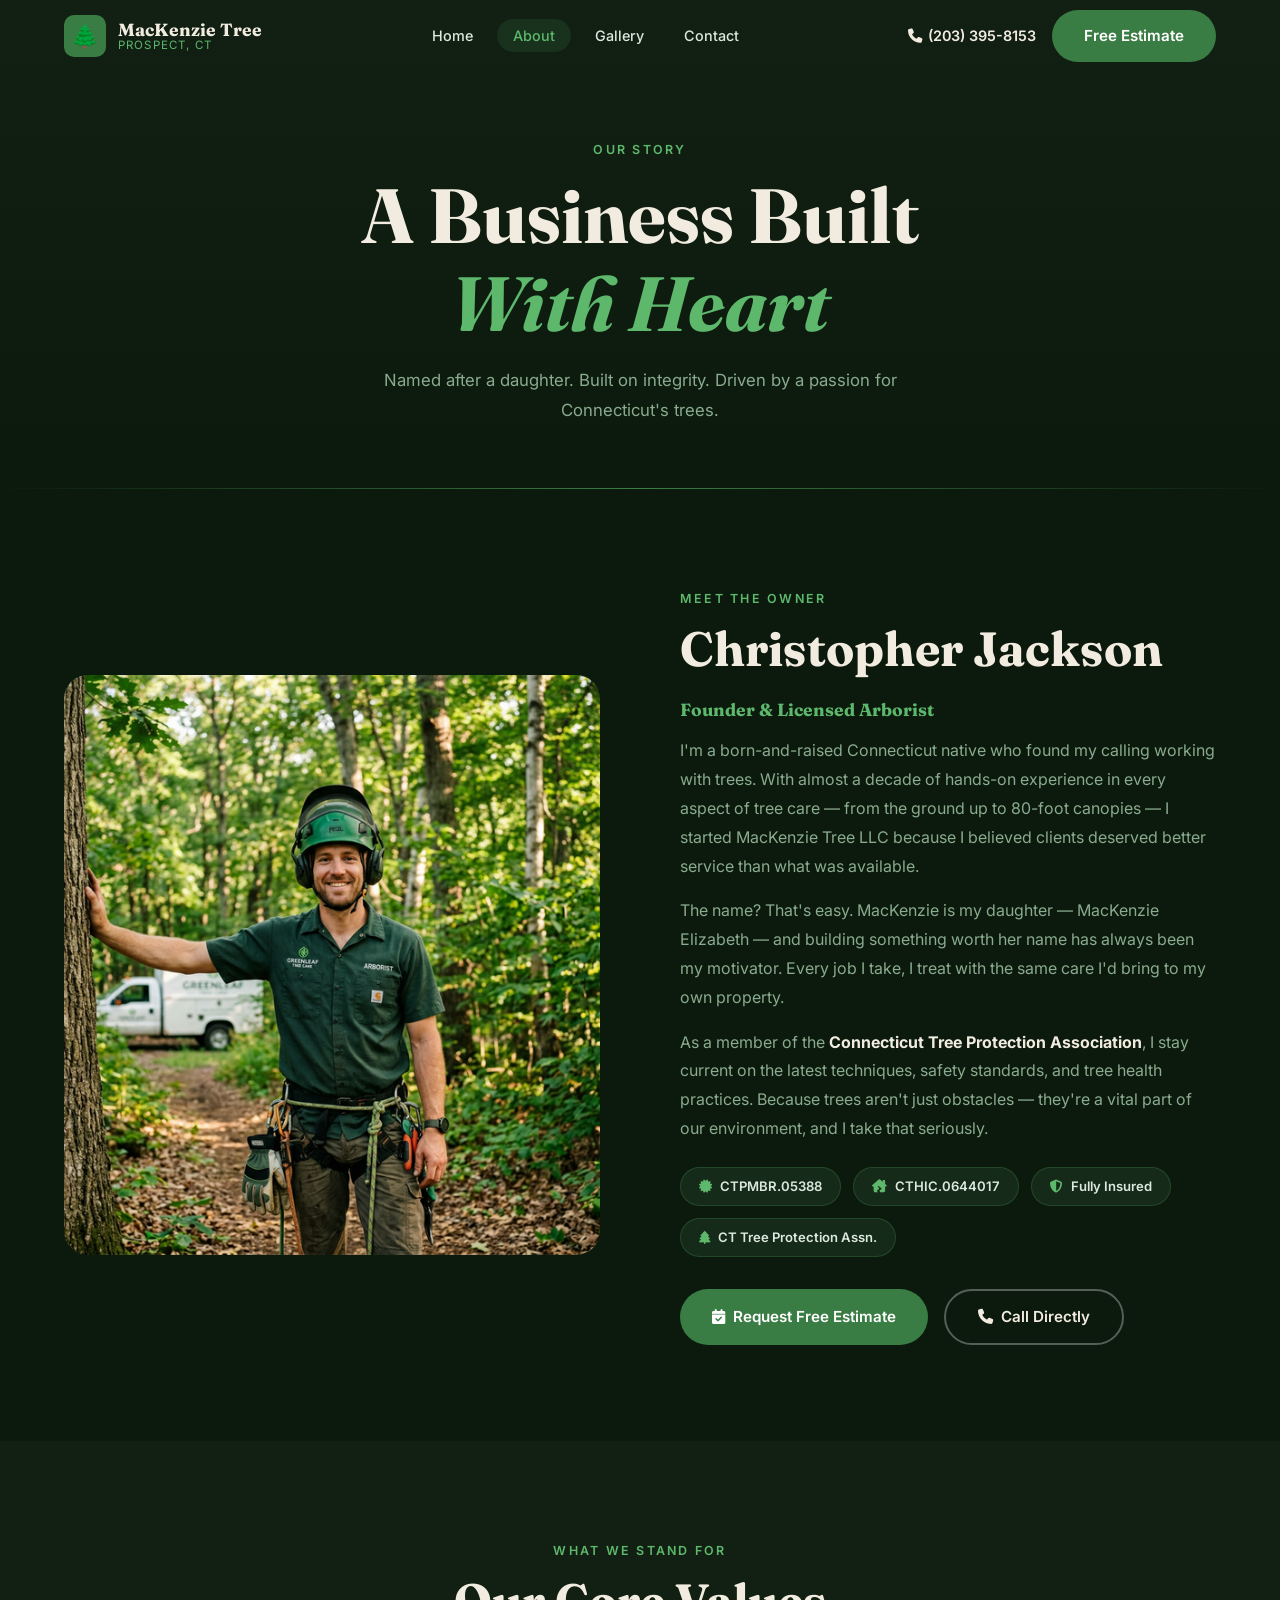
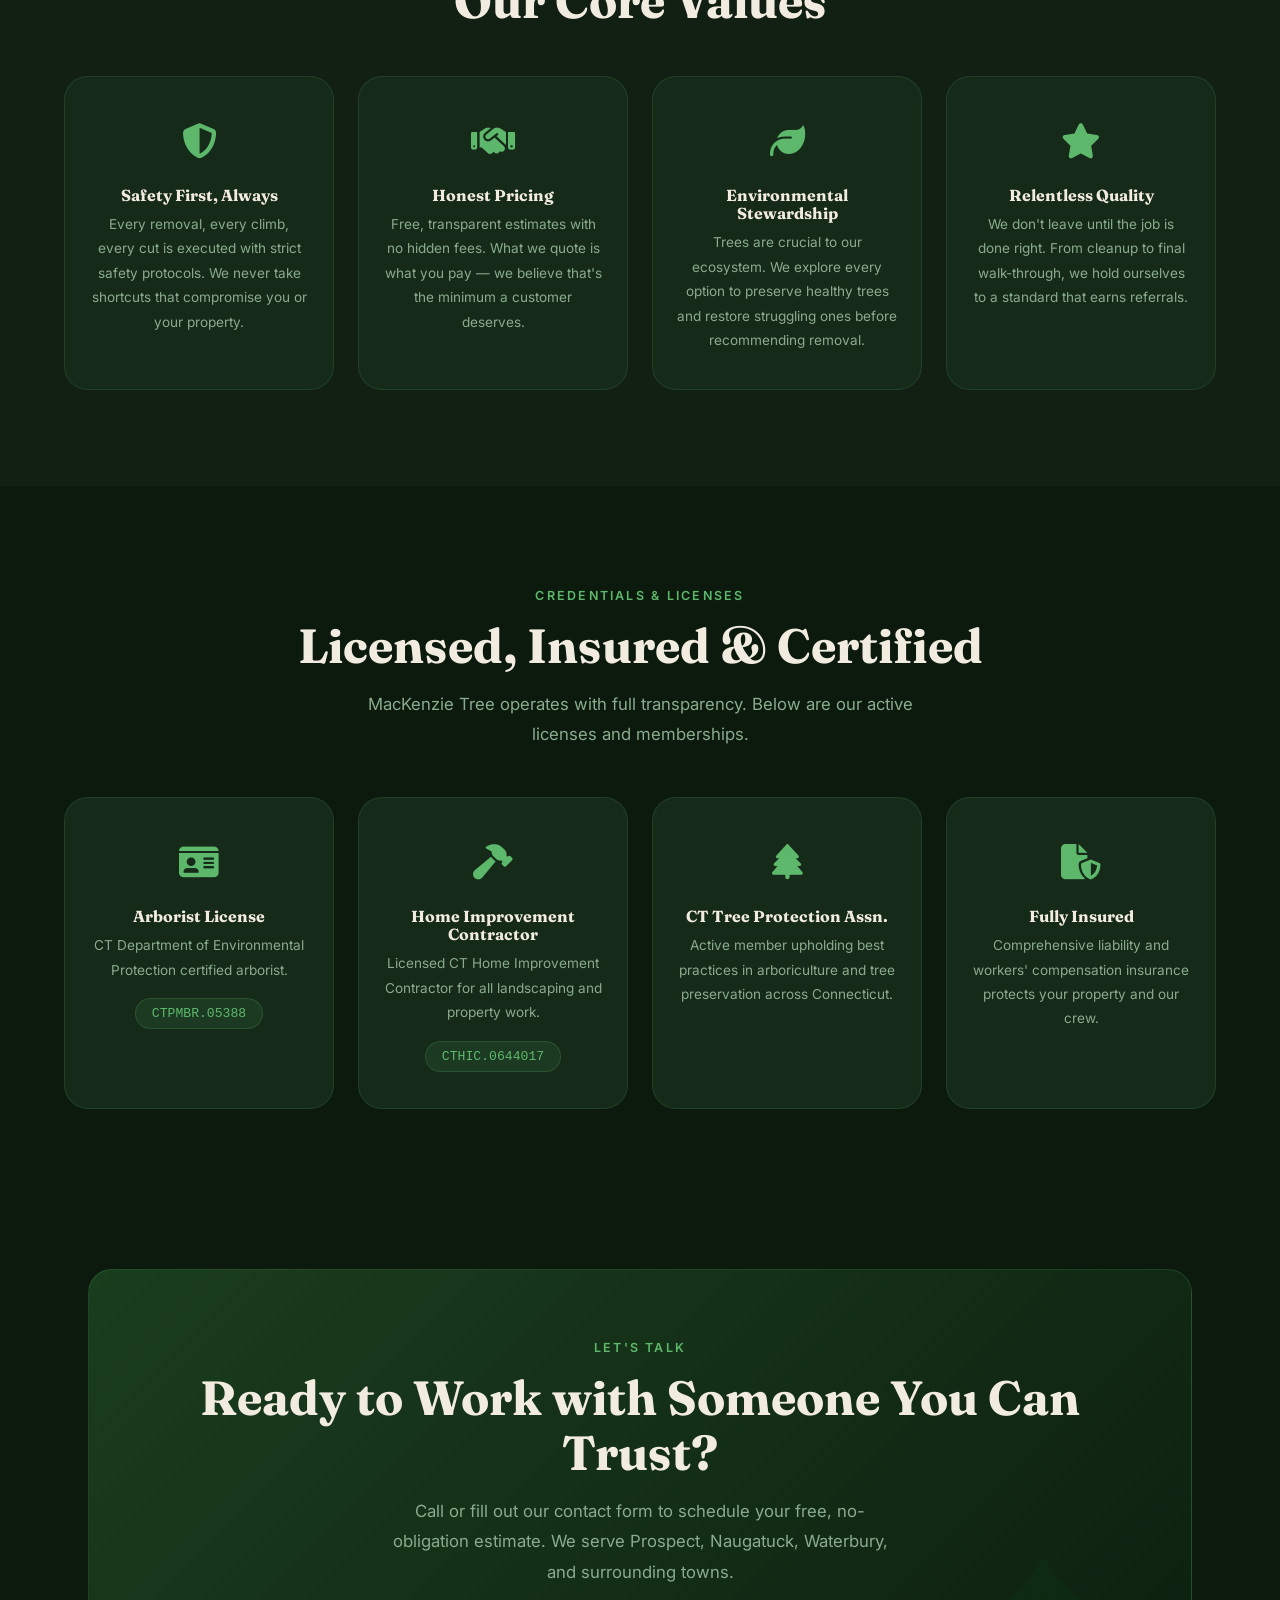
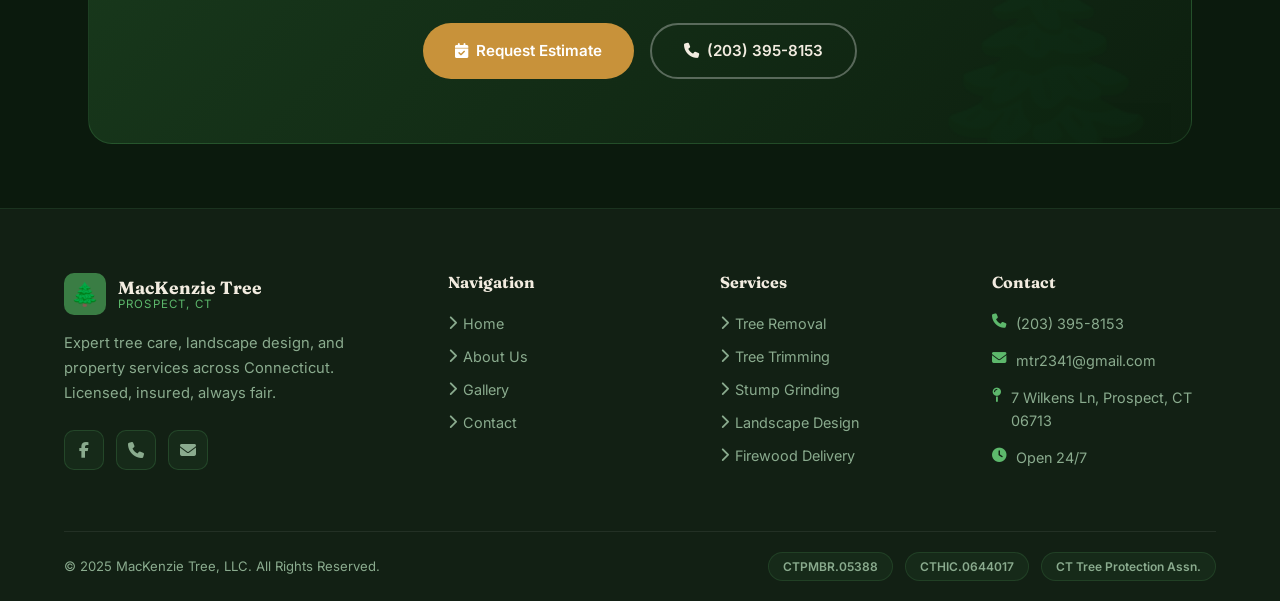
==== about.html @ ddd2a6e4 "Initial commit: MacKenzie Tree website" ====
<!DOCTYPE html>
<html lang="en">

<head>
    <meta charset="UTF-8" />
    <meta name="viewport" content="width=device-width, initial-scale=1.0" />
    <title>About MacKenzie Tree | Expert Arborists in Prospect, CT</title>
    <meta name="description"
        content="Meet Christopher Jackson, founder of MacKenzie Tree LLC. A Connecticut native with 10+ years of expert tree care experience. Licensed arborist CTPMBR.05388." />
    <link rel="stylesheet" href="css/style.css" />
    <link rel="stylesheet" href="https://cdnjs.cloudflare.com/ajax/libs/font-awesome/6.5.0/css/all.min.css"
        crossorigin="anonymous" />
    <link rel="preconnect" href="https://fonts.googleapis.com" />
    <link rel="preconnect" href="https://fonts.gstatic.com" crossorigin />
</head>

<body data-page="about">

    <!-- ── Navigation ─────────────────────────────────────── -->
    <nav class="nav scrolled" id="nav">
        <div class="nav-inner">
            <a href="index.html" class="nav-logo" aria-label="MacKenzie Tree Home">
                <div class="nav-logo-icon">🌲</div>
                <div class="nav-logo-text">
                    <span>MacKenzie Tree</span>
                    <span>Prospect, CT</span>
                </div>
            </a>
            <ul class="nav-links">
                <li><a href="index.html">Home</a></li>
                <li><a href="about.html" class="active">About</a></li>
                <li><a href="gallery.html">Gallery</a></li>
                <li><a href="contact.html">Contact</a></li>
            </ul>
            <div class="nav-cta">
                <a href="tel:+12033958153" class="nav-phone">
                    <i class="fa-solid fa-phone"></i> (203) 395-8153
                </a>
                <a href="contact.html" class="btn btn-primary">Free Estimate</a>
            </div>
            <button class="hamburger" aria-label="Toggle menu" id="hamburger">
                <span></span><span></span><span></span>
            </button>
        </div>
    </nav>

    <!-- Mobile Nav -->
    <div class="mobile-nav" id="mobile-nav">
        <a href="index.html" data-nav>Home</a>
        <a href="about.html" data-nav>About</a>
        <a href="gallery.html" data-nav>Gallery</a>
        <a href="contact.html" data-nav>Contact</a>
        <div class="mobile-cta">
            <a href="tel:+12033958153" class="btn btn-outline">
                <i class="fa-solid fa-phone"></i> (203) 395-8153
            </a>
            <a href="contact.html" class="btn btn-primary">Get Free Estimate</a>
        </div>
    </div>

    <!-- Sticky CTA (mobile) -->
    <div class="sticky-cta">
        <div class="sticky-cta-text">
            <strong>(203) 395-8153</strong>
            24/7 Emergency Service
        </div>
        <a href="tel:+12033958153" class="btn btn-primary">Call Now</a>
    </div>

    <!-- ── Page Hero ──────────────────────────────────────── -->
    <section class="page-hero">
        <div class="container">
            <span class="section-label">Our Story</span>
            <h1>A Business Built<br /><em style="color: var(--green-light);">With Heart</em></h1>
            <p class="section-desc" style="margin: 16px auto 0;">Named after a daughter. Built on integrity. Driven by a
                passion for Connecticut's trees.</p>
        </div>
    </section>

    <!-- ── Owner Story ────────────────────────────────────── -->
    <section class="section about-full-section">
        <div class="container">
            <div class="about-story">
                <img src="images/owner.png" alt="Christopher Jackson — Founder, MacKenzie Tree LLC" loading="lazy"
                    class="reveal" />
                <div class="about-story-text reveal reveal-delay-2">
                    <span class="section-label">Meet the Owner</span>
                    <h2>Christopher Jackson</h2>
                    <h4>Founder &amp; Licensed Arborist</h4>
                    <p style="margin-top:16px;">I'm a born-and-raised Connecticut native who found my calling working
                        with trees. With almost a decade of hands-on experience in every aspect of tree care — from the
                        ground up to 80-foot canopies — I started MacKenzie Tree LLC because I believed clients deserved
                        better service than what was available.</p>
                    <p>The name? That's easy. MacKenzie is my daughter — MacKenzie Elizabeth — and building something
                        worth her name has always been my motivator. Every job I take, I treat with the same care I'd
                        bring to my own property.</p>
                    <p>As a member of the <strong style="color: var(--cream);">Connecticut Tree Protection
                            Association</strong>, I stay current on the latest techniques, safety standards, and tree
                        health practices. Because trees aren't just obstacles — they're a vital part of our environment,
                        and I take that seriously.</p>
                    <div class="credentials" style="margin-top: 24px;">
                        <div class="credential-badge">
                            <i class="fa-solid fa-certificate"></i>
                            CTPMBR.05388
                        </div>
                        <div class="credential-badge">
                            <i class="fa-solid fa-house-chimney-crack"></i>
                            CTHIC.0644017
                        </div>
                        <div class="credential-badge">
                            <i class="fa-solid fa-shield-halved"></i>
                            Fully Insured
                        </div>
                        <div class="credential-badge">
                            <i class="fa-solid fa-tree"></i>
                            CT Tree Protection Assn.
                        </div>
                    </div>
                    <div style="margin-top: 32px; display: flex; gap: 16px; flex-wrap: wrap;">
                        <a href="contact.html" class="btn btn-primary">
                            <i class="fa-solid fa-calendar-check"></i> Request Free Estimate
                        </a>
                        <a href="tel:+12033958153" class="btn btn-outline">
                            <i class="fa-solid fa-phone"></i> Call Directly
                        </a>
                    </div>
                </div>
            </div>
        </div>
    </section>

    <!-- ── Our Values ─────────────────────────────────────── -->
    <section class="section certs-section">
        <div class="container">
            <div class="text-center reveal">
                <span class="section-label">What We Stand For</span>
                <h2>Our Core Values</h2>
            </div>
            <div class="certs-grid">
                <div class="cert-card reveal reveal-delay-1">
                    <div class="cert-icon"><i class="fa-solid fa-shield-halved"></i></div>
                    <h3>Safety First, Always</h3>
                    <p>Every removal, every climb, every cut is executed with strict safety protocols. We never take
                        shortcuts that compromise you or your property.</p>
                </div>
                <div class="cert-card reveal reveal-delay-2">
                    <div class="cert-icon"><i class="fa-solid fa-handshake"></i></div>
                    <h3>Honest Pricing</h3>
                    <p>Free, transparent estimates with no hidden fees. What we quote is what you pay — we believe
                        that's the minimum a customer deserves.</p>
                </div>
                <div class="cert-card reveal reveal-delay-3">
                    <div class="cert-icon"><i class="fa-solid fa-leaf"></i></div>
                    <h3>Environmental Stewardship</h3>
                    <p>Trees are crucial to our ecosystem. We explore every option to preserve healthy trees and restore
                        struggling ones before recommending removal.</p>
                </div>
                <div class="cert-card reveal reveal-delay-4">
                    <div class="cert-icon"><i class="fa-solid fa-star"></i></div>
                    <h3>Relentless Quality</h3>
                    <p>We don't leave until the job is done right. From cleanup to final walk-through, we hold ourselves
                        to a standard that earns referrals.</p>
                </div>
            </div>
        </div>
    </section>

    <!-- ── Credentials ────────────────────────────────────── -->
    <section class="section" style="background: var(--dark);">
        <div class="container">
            <div class="text-center reveal">
                <span class="section-label">Credentials &amp; Licenses</span>
                <h2>Licensed, Insured &amp; Certified</h2>
                <p class="section-desc">MacKenzie Tree operates with full transparency. Below are our active licenses
                    and memberships.</p>
            </div>
            <div class="certs-grid" style="margin-top: 48px;">
                <div class="cert-card reveal reveal-delay-1">
                    <div class="cert-icon"><i class="fa-solid fa-id-card"></i></div>
                    <h3>Arborist License</h3>
                    <p>CT Department of Environmental Protection certified arborist.</p>
                    <span class="cert-code">CTPMBR.05388</span>
                </div>
                <div class="cert-card reveal reveal-delay-2">
                    <div class="cert-icon"><i class="fa-solid fa-hammer"></i></div>
                    <h3>Home Improvement Contractor</h3>
                    <p>Licensed CT Home Improvement Contractor for all landscaping and property work.</p>
                    <span class="cert-code">CTHIC.0644017</span>
                </div>
                <div class="cert-card reveal reveal-delay-3">
                    <div class="cert-icon"><i class="fa-solid fa-tree"></i></div>
                    <h3>CT Tree Protection Assn.</h3>
                    <p>Active member upholding best practices in arboriculture and tree preservation across Connecticut.
                    </p>
                </div>
                <div class="cert-card reveal reveal-delay-4">
                    <div class="cert-icon"><i class="fa-solid fa-file-shield"></i></div>
                    <h3>Fully Insured</h3>
                    <p>Comprehensive liability and workers' compensation insurance protects your property and our crew.
                    </p>
                </div>
            </div>
        </div>
    </section>

    <!-- ── CTA Banner ────────────────────────────────────── -->
    <section class="section-sm">
        <div class="container">
            <div class="cta-banner reveal">
                <span class="section-label">Let's Talk</span>
                <h2>Ready to Work with Someone You Can Trust?</h2>
                <p>Call or fill out our contact form to schedule your free, no-obligation estimate. We serve Prospect,
                    Naugatuck, Waterbury, and surrounding towns.</p>
                <div class="cta-banner-actions">
                    <a href="contact.html" class="btn btn-gold" id="about-cta-btn">
                        <i class="fa-solid fa-calendar-check"></i> Request Estimate
                    </a>
                    <a href="tel:+12033958153" class="btn btn-outline">
                        <i class="fa-solid fa-phone"></i> (203) 395-8153
                    </a>
                </div>
            </div>
        </div>
    </section>

    <!-- ── Footer ────────────────────────────────────────── -->
    <footer>
        <div class="container">
            <div class="footer-grid">
                <div class="footer-brand">
                    <div class="nav-logo">
                        <div class="nav-logo-icon">🌲</div>
                        <div class="nav-logo-text">
                            <span>MacKenzie Tree</span>
                            <span>Prospect, CT</span>
                        </div>
                    </div>
                    <p>Expert tree care, landscape design, and property services across Connecticut. Licensed, insured,
                        always fair.</p>
                    <div class="footer-socials">
                        <a href="https://www.facebook.com/mackenzietree" target="_blank" rel="noopener"
                            class="social-icon" aria-label="Facebook">
                            <i class="fa-brands fa-facebook-f"></i>
                        </a>
                        <a href="tel:+12033958153" class="social-icon" aria-label="Phone">
                            <i class="fa-solid fa-phone"></i>
                        </a>
                        <a href="mailto:mtr2341@gmail.com" class="social-icon" aria-label="Email">
                            <i class="fa-solid fa-envelope"></i>
                        </a>
                    </div>
                </div>
                <div class="footer-col">
                    <h4>Navigation</h4>
                    <ul class="footer-links">
                        <li><a href="index.html"><i class="fa-solid fa-chevron-right"></i> Home</a></li>
                        <li><a href="about.html"><i class="fa-solid fa-chevron-right"></i> About Us</a></li>
                        <li><a href="gallery.html"><i class="fa-solid fa-chevron-right"></i> Gallery</a></li>
                        <li><a href="contact.html"><i class="fa-solid fa-chevron-right"></i> Contact</a></li>
                    </ul>
                </div>
                <div class="footer-col">
                    <h4>Services</h4>
                    <ul class="footer-links">
                        <li><a href="contact.html"><i class="fa-solid fa-chevron-right"></i> Tree Removal</a></li>
                        <li><a href="contact.html"><i class="fa-solid fa-chevron-right"></i> Tree Trimming</a></li>
                        <li><a href="contact.html"><i class="fa-solid fa-chevron-right"></i> Stump Grinding</a></li>
                        <li><a href="contact.html"><i class="fa-solid fa-chevron-right"></i> Landscape Design</a></li>
                        <li><a href="contact.html"><i class="fa-solid fa-chevron-right"></i> Firewood Delivery</a></li>
                    </ul>
                </div>
                <div class="footer-col">
                    <h4>Contact</h4>
                    <div class="footer-contact-item">
                        <i class="fa-solid fa-phone"></i>
                        <a href="tel:+12033958153">(203) 395-8153</a>
                    </div>
                    <div class="footer-contact-item">
                        <i class="fa-solid fa-envelope"></i>
                        <a href="mailto:mtr2341@gmail.com">mtr2341@gmail.com</a>
                    </div>
                    <div class="footer-contact-item">
                        <i class="fa-solid fa-map-pin"></i>
                        <span>7 Wilkens Ln, Prospect, CT 06713</span>
                    </div>
                    <div class="footer-contact-item">
                        <i class="fa-solid fa-clock"></i>
                        <span>Open 24/7</span>
                    </div>
                </div>
            </div>
            <div class="footer-bottom">
                <span>© 2025 MacKenzie Tree, LLC. All Rights Reserved.</span>
                <div class="footer-licenses">
                    <span class="license-chip">CTPMBR.05388</span>
                    <span class="license-chip">CTHIC.0644017</span>
                    <span class="license-chip">CT Tree Protection Assn.</span>
                </div>
            </div>
        </div>
    </footer>

    <script src="js/main.js"></script>
</body>

</html>
---- css/style.css ----
/* ============================================================
   MacKenzie Tree — Design System
   ============================================================ */

@import url('https://fonts.googleapis.com/css2?family=Fraunces:ital,opsz,wght@0,9..144,300;0,9..144,600;0,9..144,700;1,9..144,300&family=Inter:wght@300;400;500;600&display=swap');

/* ── Tokens ─────────────────────────────────────────────── */
:root {
  --dark:          #0b1a0d;
  --dark-2:        #122014;
  --dark-card:     #162a19;
  --green:         #3a7d44;
  --green-light:   #5db86c;
  --green-glow:    #3a7d4433;
  --cream:         #f2ece0;
  --cream-2:       #e8dfc9;
  --text-light:    #dce9dd;
  --text-muted:    #8aab8e;
  --gold:          #c8923a;
  --white:         #ffffff;
  --radius:        12px;
  --radius-lg:     24px;
  --shadow:        0 8px 32px rgba(0,0,0,0.45);
  --shadow-card:   0 4px 24px rgba(0,0,0,0.35);
  --transition:    0.3s cubic-bezier(0.4,0,0.2,1);
  --nav-h:         72px;
}

/* ── Reset ──────────────────────────────────────────────── */
*, *::before, *::after { box-sizing: border-box; margin: 0; padding: 0; }
html { scroll-behavior: smooth; font-size: 16px; }
body {
  font-family: 'Inter', sans-serif;
  background: var(--dark);
  color: var(--text-light);
  overflow-x: hidden;
  line-height: 1.6;
}
img { display: block; max-width: 100%; }
a { color: inherit; text-decoration: none; }
ul { list-style: none; }

/* ── Typography ─────────────────────────────────────────── */
h1, h2, h3, h4 {
  font-family: 'Fraunces', serif;
  font-weight: 700;
  line-height: 1.15;
  color: var(--cream);
}
h1 { font-size: clamp(2.8rem, 6vw, 5.5rem); }
h2 { font-size: clamp(2rem, 4vw, 3rem); }
h3 { font-size: clamp(1.25rem, 2.5vw, 1.6rem); }
h4 { font-size: 1.1rem; color: var(--green-light); }
p  { font-size: 1rem; color: var(--text-muted); line-height: 1.8; }

/* ── Utilities ──────────────────────────────────────────── */
.container    { max-width: 1200px; margin: 0 auto; padding: 0 24px; }
.section      { padding: 96px 0; }
.section-sm   { padding: 64px 0; }
.text-center  { text-align: center; }
.text-gold    { color: var(--gold); }
.text-green   { color: var(--green-light); }

.section-label {
  display: inline-block;
  font-size: 0.78rem;
  font-weight: 600;
  letter-spacing: 0.18em;
  text-transform: uppercase;
  color: var(--green-light);
  margin-bottom: 12px;
}
.section-desc {
  max-width: 600px;
  margin: 16px auto 0;
  font-size: 1.05rem;
}

/* ── Buttons ────────────────────────────────────────────── */
.btn {
  display: inline-flex;
  align-items: center;
  gap: 8px;
  font-family: 'Inter', sans-serif;
  font-size: 0.95rem;
  font-weight: 600;
  padding: 14px 32px;
  border-radius: 50px;
  border: none;
  cursor: pointer;
  transition: var(--transition);
  white-space: nowrap;
}
.btn-primary {
  background: var(--green);
  color: var(--white);
}
.btn-primary:hover {
  background: var(--green-light);
  transform: translateY(-2px);
  box-shadow: 0 8px 24px var(--green-glow);
}
.btn-outline {
  background: transparent;
  color: var(--cream);
  border: 2px solid rgba(255,255,255,0.3);
}
.btn-outline:hover {
  border-color: var(--green-light);
  color: var(--green-light);
  transform: translateY(-2px);
}
.btn-gold {
  background: var(--gold);
  color: var(--white);
}
.btn-gold:hover {
  background: #d9a24d;
  transform: translateY(-2px);
  box-shadow: 0 8px 24px rgba(200,146,58,0.4);
}

/* ── Navigation ─────────────────────────────────────────── */
.nav {
  position: fixed;
  top: 0; left: 0; right: 0;
  z-index: 1000;
  height: var(--nav-h);
  display: flex;
  align-items: center;
  transition: background var(--transition), box-shadow var(--transition);
}
.nav.scrolled {
  background: rgba(11,26,13,0.92);
  backdrop-filter: blur(20px);
  -webkit-backdrop-filter: blur(20px);
  box-shadow: 0 2px 24px rgba(0,0,0,0.5);
}
.nav-inner {
  display: flex;
  align-items: center;
  justify-content: space-between;
  width: 100%;
  max-width: 1200px;
  margin: 0 auto;
  padding: 0 24px;
}
.nav-logo {
  display: flex;
  align-items: center;
  gap: 12px;
}
.nav-logo-icon {
  width: 42px;
  height: 42px;
  background: var(--green);
  border-radius: 10px;
  display: flex;
  align-items: center;
  justify-content: center;
  font-size: 1.4rem;
  flex-shrink: 0;
}
.nav-logo-text {
  display: flex;
  flex-direction: column;
  line-height: 1.1;
}
.nav-logo-text span:first-child {
  font-family: 'Fraunces', serif;
  font-weight: 700;
  font-size: 1.1rem;
  color: var(--cream);
}
.nav-logo-text span:last-child {
  font-size: 0.72rem;
  color: var(--green-light);
  letter-spacing: 0.1em;
  text-transform: uppercase;
}
.nav-links {
  display: flex;
  align-items: center;
  gap: 8px;
}
.nav-links a {
  font-size: 0.9rem;
  font-weight: 500;
  color: var(--text-light);
  padding: 8px 16px;
  border-radius: 50px;
  transition: var(--transition);
}
.nav-links a:hover, .nav-links a.active {
  color: var(--green-light);
  background: var(--green-glow);
}
.nav-cta {
  display: flex;
  align-items: center;
  gap: 16px;
}
.nav-phone {
  font-size: 0.9rem;
  font-weight: 600;
  color: var(--cream);
  display: flex;
  align-items: center;
  gap: 6px;
  transition: var(--transition);
}
.nav-phone:hover { color: var(--green-light); }
.hamburger {
  display: none;
  flex-direction: column;
  gap: 5px;
  cursor: pointer;
  padding: 8px;
  background: none;
  border: none;
}
.hamburger span {
  display: block;
  width: 24px;
  height: 2px;
  background: var(--cream);
  border-radius: 2px;
  transition: var(--transition);
}
.hamburger.open span:nth-child(1) { transform: translateY(7px) rotate(45deg); }
.hamburger.open span:nth-child(2) { opacity: 0; }
.hamburger.open span:nth-child(3) { transform: translateY(-7px) rotate(-45deg); }

/* Mobile nav */
.mobile-nav {
  display: none;
  position: fixed;
  top: var(--nav-h);
  left: 0; right: 0;
  background: rgba(11,26,13,0.97);
  backdrop-filter: blur(20px);
  padding: 24px;
  z-index: 999;
  border-top: 1px solid rgba(93,184,108,0.15);
  transform: translateY(-20px);
  opacity: 0;
  transition: var(--transition);
}
.mobile-nav.open {
  display: flex;
  flex-direction: column;
  gap: 8px;
  transform: translateY(0);
  opacity: 1;
}
.mobile-nav a {
  display: block;
  padding: 14px 20px;
  font-size: 1.05rem;
  font-weight: 500;
  color: var(--text-light);
  border-radius: var(--radius);
  transition: var(--transition);
}
.mobile-nav a:hover { background: var(--green-glow); color: var(--green-light); }
.mobile-nav .mobile-cta {
  margin-top: 16px;
  padding-top: 16px;
  border-top: 1px solid rgba(255,255,255,0.1);
  display: flex;
  flex-direction: column;
  gap: 12px;
}

/* ── Sticky CTA Bar ─────────────────────────────────────── */
.sticky-cta {
  position: fixed;
  bottom: 0; left: 0; right: 0;
  z-index: 999;
  background: var(--dark-2);
  border-top: 1px solid rgba(93,184,108,0.2);
  padding: 12px 24px;
  display: none;
  align-items: center;
  justify-content: space-between;
  gap: 12px;
}
@media (max-width: 768px) {
  .sticky-cta { display: flex; }
}
.sticky-cta-text { font-size: 0.85rem; color: var(--text-muted); }
.sticky-cta-text strong { color: var(--cream); font-size: 1rem; display: block; }

/* ── Hero ───────────────────────────────────────────────── */
.hero {
  position: relative;
  min-height: 100vh;
  display: flex;
  align-items: center;
  overflow: hidden;
}
.hero-bg {
  position: absolute;
  inset: 0;
  background-image: url('../images/hero.png');
  background-size: cover;
  background-position: center 20%;
  transform: scale(1.05);
  transition: transform 20s ease;
}
.hero-bg.loaded { transform: scale(1); }
.hero-overlay {
  position: absolute;
  inset: 0;
  background: linear-gradient(
    135deg,
    rgba(11,26,13,0.88) 0%,
    rgba(11,26,13,0.6) 50%,
    rgba(11,26,13,0.4) 100%
  );
}
.hero-content {
  position: relative;
  z-index: 2;
  max-width: 700px;
}
.hero-badge {
  display: inline-flex;
  align-items: center;
  gap: 8px;
  background: rgba(93,184,108,0.15);
  border: 1px solid rgba(93,184,108,0.3);
  border-radius: 50px;
  padding: 8px 20px;
  margin-bottom: 28px;
  font-size: 0.82rem;
  font-weight: 600;
  letter-spacing: 0.1em;
  text-transform: uppercase;
  color: var(--green-light);
}
.hero h1 {
  margin-bottom: 24px;
  text-shadow: 0 2px 20px rgba(0,0,0,0.5);
}
.hero h1 em {
  font-style: italic;
  color: var(--green-light);
}
.hero-sub {
  font-size: 1.15rem;
  color: rgba(220,233,221,0.85);
  margin-bottom: 40px;
  max-width: 520px;
  line-height: 1.7;
}
.hero-actions { display: flex; gap: 16px; flex-wrap: wrap; }
.hero-scroll {
  position: absolute;
  bottom: 36px;
  left: 50%;
  transform: translateX(-50%);
  z-index: 2;
  display: flex;
  flex-direction: column;
  align-items: center;
  gap: 8px;
  font-size: 0.75rem;
  letter-spacing: 0.12em;
  text-transform: uppercase;
  color: var(--text-muted);
  animation: bounceY 2s infinite;
}
.hero-scroll i { font-size: 1.2rem; }
.hero-stats {
  position: absolute;
  bottom: 80px;
  right: 80px;
  z-index: 2;
  display: flex;
  gap: 32px;
}
.hero-stat {
  text-align: center;
}
.hero-stat-num {
  font-family: 'Fraunces', serif;
  font-size: 2.4rem;
  font-weight: 700;
  color: var(--cream);
  line-height: 1;
}
.hero-stat-label {
  font-size: 0.78rem;
  color: var(--text-muted);
  letter-spacing: 0.08em;
  text-transform: uppercase;
  margin-top: 4px;
}

/* ── Services ───────────────────────────────────────────── */
.services { background: var(--dark-2); }
.services-grid {
  display: grid;
  grid-template-columns: repeat(auto-fit, minmax(320px, 1fr));
  gap: 24px;
  margin-top: 56px;
}
.service-card {
  background: var(--dark-card);
  border: 1px solid rgba(93,184,108,0.12);
  border-radius: var(--radius-lg);
  padding: 36px 32px;
  transition: var(--transition);
  position: relative;
  overflow: hidden;
}
.service-card::before {
  content: '';
  position: absolute;
  top: 0; left: 0; right: 0;
  height: 3px;
  background: linear-gradient(90deg, var(--green), var(--green-light));
  transform: scaleX(0);
  transform-origin: left;
  transition: var(--transition);
}
.service-card:hover {
  transform: translateY(-6px);
  border-color: rgba(93,184,108,0.35);
  box-shadow: 0 16px 48px rgba(0,0,0,0.4);
}
.service-card:hover::before { transform: scaleX(1); }
.service-icon {
  width: 56px;
  height: 56px;
  background: var(--green-glow);
  border-radius: var(--radius);
  display: flex;
  align-items: center;
  justify-content: center;
  font-size: 1.5rem;
  color: var(--green-light);
  margin-bottom: 24px;
  transition: var(--transition);
}
.service-card:hover .service-icon {
  background: var(--green);
  color: var(--white);
}
.service-card h3 { margin-bottom: 12px; }
.service-card p { font-size: 0.95rem; }

/* ── About Preview ──────────────────────────────────────── */
.about-preview {
  display: grid;
  grid-template-columns: 1fr 1fr;
  gap: 80px;
  align-items: center;
}
.about-img-wrap {
  position: relative;
}
.about-img-wrap img {
  width: 100%;
  border-radius: var(--radius-lg);
  object-fit: cover;
  height: 560px;
}
.about-img-badge {
  position: absolute;
  bottom: -20px;
  right: -20px;
  background: var(--green);
  border-radius: var(--radius);
  padding: 20px 24px;
  text-align: center;
  box-shadow: 0 8px 32px rgba(58,125,68,0.4);
}
.about-img-badge .num {
  font-family: 'Fraunces', serif;
  font-size: 2.4rem;
  font-weight: 700;
  color: var(--white);
  line-height: 1;
}
.about-img-badge .label {
  font-size: 0.78rem;
  font-weight: 600;
  text-transform: uppercase;
  letter-spacing: 0.1em;
  color: rgba(255,255,255,0.8);
  margin-top: 4px;
}
.about-content { padding-right: 20px; }
.about-content h2 { margin-bottom: 20px; }
.about-content p { margin-bottom: 16px; }
.credentials {
  display: flex;
  flex-wrap: wrap;
  gap: 12px;
  margin: 32px 0;
}
.credential-badge {
  display: flex;
  align-items: center;
  gap: 8px;
  background: var(--dark-card);
  border: 1px solid rgba(93,184,108,0.2);
  border-radius: 50px;
  padding: 8px 18px;
  font-size: 0.82rem;
  font-weight: 600;
  color: var(--text-light);
}
.credential-badge i { color: var(--green-light); }

/* ── Trust Bar ──────────────────────────────────────────── */
.trust-bar {
  background: var(--dark-2);
  border-top: 1px solid rgba(93,184,108,0.1);
  border-bottom: 1px solid rgba(93,184,108,0.1);
}
.trust-bar-inner {
  display: flex;
  align-items: center;
  justify-content: center;
  gap: 48px;
  flex-wrap: wrap;
  padding: 36px 0;
}
.trust-item {
  display: flex;
  align-items: center;
  gap: 10px;
  font-size: 0.88rem;
  font-weight: 600;
  color: var(--text-muted);
  transition: var(--transition);
}
.trust-item i { font-size: 1.1rem; color: var(--green-light); }
.trust-item:hover { color: var(--cream); }

/* ── Testimonials ───────────────────────────────────────── */
.testimonials { background: var(--dark); }
.testimonials-grid {
  display: grid;
  grid-template-columns: repeat(auto-fit, minmax(300px, 1fr));
  gap: 24px;
  margin-top: 56px;
}
.testimonial-card {
  background: var(--dark-card);
  border: 1px solid rgba(93,184,108,0.12);
  border-radius: var(--radius-lg);
  padding: 32px;
  transition: var(--transition);
}
.testimonial-card:hover {
  transform: translateY(-4px);
  border-color: rgba(93,184,108,0.3);
}
.stars {
  color: var(--gold);
  font-size: 0.95rem;
  margin-bottom: 16px;
  letter-spacing: 2px;
}
.testimonial-text {
  font-size: 1rem;
  color: var(--text-light);
  line-height: 1.75;
  margin-bottom: 24px;
  font-style: italic;
}
.testimonial-author {
  display: flex;
  align-items: center;
  gap: 12px;
}
.author-avatar {
  width: 44px;
  height: 44px;
  border-radius: 50%;
  background: var(--green-glow);
  display: flex;
  align-items: center;
  justify-content: center;
  font-family: 'Fraunces', serif;
  font-weight: 700;
  font-size: 1.1rem;
  color: var(--green-light);
  flex-shrink: 0;
}
.author-name {
  font-weight: 600;
  font-size: 0.95rem;
  color: var(--cream);
}
.author-location {
  font-size: 0.8rem;
  color: var(--text-muted);
}

/* ── CTA Banner ─────────────────────────────────────────── */
.cta-banner {
  background: linear-gradient(135deg, #1a3d1e 0%, #0d1f0f 100%);
  border: 1px solid rgba(93,184,108,0.2);
  border-radius: var(--radius-lg);
  padding: 64px 48px;
  text-align: center;
  margin: 0 24px;
  position: relative;
  overflow: hidden;
}
.cta-banner::before {
  content: '🌲';
  position: absolute;
  font-size: 200px;
  opacity: 0.04;
  bottom: -20px;
  right: 20px;
  line-height: 1;
}
.cta-banner h2 { margin-bottom: 16px; }
.cta-banner p { max-width: 500px; margin: 0 auto 36px; font-size: 1.05rem; }
.cta-banner-actions { display: flex; gap: 16px; justify-content: center; flex-wrap: wrap; }

/* ── Footer ─────────────────────────────────────────────── */
footer {
  background: var(--dark-2);
  border-top: 1px solid rgba(93,184,108,0.12);
  padding: 64px 0 0;
}
.footer-grid {
  display: grid;
  grid-template-columns: 1.5fr 1fr 1fr 1fr;
  gap: 48px;
  padding-bottom: 48px;
}
.footer-brand p {
  margin-top: 16px;
  font-size: 0.92rem;
  line-height: 1.7;
  max-width: 280px;
}
.footer-socials {
  display: flex;
  gap: 12px;
  margin-top: 24px;
}
.social-icon {
  width: 40px; height: 40px;
  background: var(--dark-card);
  border: 1px solid rgba(93,184,108,0.2);
  border-radius: 10px;
  display: flex;
  align-items: center;
  justify-content: center;
  font-size: 1rem;
  color: var(--text-muted);
  transition: var(--transition);
}
.social-icon:hover {
  background: var(--green);
  color: var(--white);
  border-color: var(--green);
}
.footer-col h4 {
  font-family: 'Fraunces', serif;
  font-size: 1rem;
  color: var(--cream);
  margin-bottom: 20px;
}
.footer-links {
  display: flex;
  flex-direction: column;
  gap: 10px;
}
.footer-links a {
  font-size: 0.9rem;
  color: var(--text-muted);
  transition: var(--transition);
  display: flex;
  align-items: center;
  gap: 6px;
}
.footer-links a:hover { color: var(--green-light); }
.footer-contact-item {
  display: flex;
  align-items: flex-start;
  gap: 10px;
  margin-bottom: 14px;
  font-size: 0.9rem;
  color: var(--text-muted);
}
.footer-contact-item i {
  color: var(--green-light);
  margin-top: 2px;
  flex-shrink: 0;
}
.footer-contact-item a:hover { color: var(--green-light); }
.footer-bottom {
  border-top: 1px solid rgba(255,255,255,0.07);
  padding: 20px 0;
  display: flex;
  align-items: center;
  justify-content: space-between;
  flex-wrap: wrap;
  gap: 12px;
  font-size: 0.82rem;
  color: var(--text-muted);
}
.footer-licenses {
  display: flex;
  gap: 12px;
  flex-wrap: wrap;
}
.license-chip {
  background: var(--dark-card);
  border: 1px solid rgba(93,184,108,0.15);
  border-radius: 50px;
  padding: 4px 14px;
  font-size: 0.75rem;
  font-weight: 600;
  color: var(--text-muted);
}

/* ── Page Hero (inner pages) ────────────────────────────── */
.page-hero {
  padding: calc(var(--nav-h) + 64px) 0 64px;
  background: linear-gradient(180deg, var(--dark-2) 0%, var(--dark) 100%);
  text-align: center;
  position: relative;
  overflow: hidden;
}
.page-hero::after {
  content: '';
  position: absolute;
  bottom: 0; left: 0; right: 0;
  height: 1px;
  background: linear-gradient(90deg, transparent, var(--green), transparent);
}

/* ── About Page ─────────────────────────────────────────── */
.about-full-section { padding: 96px 0; }
.about-story {
  display: grid;
  grid-template-columns: 1fr 1fr;
  gap: 80px;
  align-items: center;
}
.about-story img {
  width: 100%;
  height: 580px;
  object-fit: cover;
  border-radius: var(--radius-lg);
}
.about-story-text h2 { margin-bottom: 24px; }
.about-story-text p { margin-bottom: 16px; }
.certs-section { background: var(--dark-2); }
.certs-grid {
  display: grid;
  grid-template-columns: repeat(auto-fit, minmax(220px, 1fr));
  gap: 24px;
  margin-top: 48px;
}
.cert-card {
  background: var(--dark-card);
  border: 1px solid rgba(93,184,108,0.15);
  border-radius: var(--radius-lg);
  padding: 36px 24px;
  text-align: center;
  transition: var(--transition);
}
.cert-card:hover {
  border-color: rgba(93,184,108,0.4);
  transform: translateY(-4px);
}
.cert-icon {
  font-size: 2.2rem;
  color: var(--green-light);
  margin-bottom: 16px;
}
.cert-card h3 { font-size: 1rem; margin-bottom: 8px; }
.cert-card p { font-size: 0.85rem; }
.cert-code {
  display: inline-block;
  margin-top: 16px;
  background: var(--green-glow);
  border: 1px solid rgba(93,184,108,0.2);
  border-radius: 50px;
  padding: 4px 16px;
  font-family: monospace;
  font-size: 0.82rem;
  color: var(--green-light);
}

/* ── Gallery Page ───────────────────────────────────────── */
.gallery-filter {
  display: flex;
  gap: 12px;
  justify-content: center;
  flex-wrap: wrap;
  margin-bottom: 48px;
}
.filter-btn {
  background: var(--dark-card);
  border: 1px solid rgba(93,184,108,0.2);
  border-radius: 50px;
  padding: 10px 24px;
  font-family: 'Inter', sans-serif;
  font-size: 0.88rem;
  font-weight: 600;
  color: var(--text-muted);
  cursor: pointer;
  transition: var(--transition);
}
.filter-btn:hover, .filter-btn.active {
  background: var(--green);
  border-color: var(--green);
  color: var(--white);
}
.gallery-grid {
  columns: 3 280px;
  column-gap: 16px;
}
.gallery-item {
  break-inside: avoid;
  position: relative;
  margin-bottom: 16px;
  border-radius: var(--radius);
  overflow: hidden;
  cursor: pointer;
  transition: var(--transition);
}
.gallery-item:hover { transform: scale(1.02); }
.gallery-item img {
  width: 100%;
  display: block;
  transition: var(--transition);
}
.gallery-item:hover img { filter: brightness(0.7); }
.gallery-overlay {
  position: absolute;
  inset: 0;
  background: rgba(11,26,13,0.6);
  display: flex;
  align-items: center;
  justify-content: center;
  opacity: 0;
  transition: var(--transition);
}
.gallery-item:hover .gallery-overlay { opacity: 1; }
.gallery-overlay i { font-size: 2rem; color: var(--white); }
.gallery-cat {
  position: absolute;
  top: 12px;
  left: 12px;
  background: rgba(11,26,13,0.75);
  backdrop-filter: blur(8px);
  border-radius: 50px;
  padding: 4px 12px;
  font-size: 0.75rem;
  font-weight: 600;
  color: var(--green-light);
  text-transform: uppercase;
  letter-spacing: 0.08em;
}
.gallery-item.hidden { display: none; }

/* Lightbox */
.lightbox {
  position: fixed;
  inset: 0;
  z-index: 9999;
  background: rgba(0,0,0,0.92);
  display: none;
  align-items: center;
  justify-content: center;
  padding: 40px;
}
.lightbox.open { display: flex; }
.lightbox img {
  max-width: 90vw;
  max-height: 85vh;
  object-fit: contain;
  border-radius: var(--radius);
}
.lightbox-close {
  position: absolute;
  top: 20px;
  right: 24px;
  font-size: 2rem;
  color: var(--cream);
  cursor: pointer;
  background: none;
  border: none;
  line-height: 1;
  transition: var(--transition);
}
.lightbox-close:hover { color: var(--green-light); transform: scale(1.2); }

/* ── Contact Page ───────────────────────────────────────── */
.contact-layout {
  display: grid;
  grid-template-columns: 1fr 1.4fr;
  gap: 64px;
  align-items: start;
}
.contact-info-cards { display: flex; flex-direction: column; gap: 16px; }
.contact-card {
  background: var(--dark-card);
  border: 1px solid rgba(93,184,108,0.15);
  border-radius: var(--radius-lg);
  padding: 24px 28px;
  display: flex;
  align-items: flex-start;
  gap: 16px;
  transition: var(--transition);
}
.contact-card:hover { border-color: rgba(93,184,108,0.35); transform: translateX(4px); }
.contact-card-icon {
  width: 48px; height: 48px;
  background: var(--green-glow);
  border-radius: var(--radius);
  display: flex;
  align-items: center;
  justify-content: center;
  font-size: 1.1rem;
  color: var(--green-light);
  flex-shrink: 0;
}
.contact-card-text h4 { margin-bottom: 4px; }
.contact-card-text p, .contact-card-text a {
  font-size: 0.95rem;
  color: var(--text-light);
  transition: var(--transition);
}
.contact-card-text a:hover { color: var(--green-light); }
.contact-form-box {
  background: var(--dark-card);
  border: 1px solid rgba(93,184,108,0.15);
  border-radius: var(--radius-lg);
  padding: 40px;
}
.contact-form-box h3 { margin-bottom: 8px; }
.contact-form-box > p { margin-bottom: 28px; }
.form-row { display: grid; grid-template-columns: 1fr 1fr; gap: 16px; }
.form-group { display: flex; flex-direction: column; gap: 6px; margin-bottom: 20px; }
.form-group label {
  font-size: 0.82rem;
  font-weight: 600;
  text-transform: uppercase;
  letter-spacing: 0.1em;
  color: var(--text-muted);
}
.form-group input,
.form-group select,
.form-group textarea {
  background: rgba(255,255,255,0.04);
  border: 1px solid rgba(93,184,108,0.2);
  border-radius: var(--radius);
  padding: 14px 16px;
  font-family: 'Inter', sans-serif;
  font-size: 0.95rem;
  color: var(--cream);
  transition: var(--transition);
  outline: none;
  width: 100%;
}
.form-group input::placeholder,
.form-group textarea::placeholder { color: var(--text-muted); }
.form-group input:focus,
.form-group select:focus,
.form-group textarea:focus {
  border-color: var(--green-light);
  background: rgba(93,184,108,0.06);
  box-shadow: 0 0 0 3px var(--green-glow);
}
.form-group select option { background: var(--dark-2); color: var(--cream); }
.form-group textarea { resize: vertical; min-height: 120px; }
.map-wrap {
  margin-top: 64px;
  border-radius: var(--radius-lg);
  overflow: hidden;
  border: 1px solid rgba(93,184,108,0.15);
}
.map-wrap iframe { display: block; }

/* ── Scroll Reveal ──────────────────────────────────────── */
.reveal {
  opacity: 0;
  transform: translateY(30px);
  transition: opacity 0.7s ease, transform 0.7s ease;
}
.reveal.revealed {
  opacity: 1;
  transform: translateY(0);
}
.reveal-delay-1 { transition-delay: 0.1s; }
.reveal-delay-2 { transition-delay: 0.2s; }
.reveal-delay-3 { transition-delay: 0.3s; }
.reveal-delay-4 { transition-delay: 0.4s; }
.reveal-delay-5 { transition-delay: 0.5s; }

/* ── Animations ─────────────────────────────────────────── */
@keyframes bounceY {
  0%, 100% { transform: translateX(-50%) translateY(0); }
  50%       { transform: translateX(-50%) translateY(8px); }
}
@keyframes fadeInUp {
  from { opacity: 0; transform: translateY(40px); }
  to   { opacity: 1; transform: translateY(0); }
}
.hero-content > * { animation: fadeInUp 0.8s ease both; }
.hero-content > *:nth-child(1) { animation-delay: 0.1s; }
.hero-content > *:nth-child(2) { animation-delay: 0.25s; }
.hero-content > *:nth-child(3) { animation-delay: 0.4s; }
.hero-content > *:nth-child(4) { animation-delay: 0.55s; }
.hero-stats { animation: fadeInUp 0.8s ease 0.6s both; }

/* ── Responsive ─────────────────────────────────────────── */
@media (max-width: 1024px) {
  .about-preview { grid-template-columns: 1fr; gap: 48px; }
  .about-content { padding-right: 0; }
  .about-img-badge { right: 0; bottom: -16px; }
  .about-story { grid-template-columns: 1fr; }
  .contact-layout { grid-template-columns: 1fr; }
  .footer-grid { grid-template-columns: 1fr 1fr; }
  .hero-stats { bottom: auto; right: auto; position: relative; margin-top: 40px; justify-content: flex-start; }
}

@media (max-width: 768px) {
  .nav-links, .nav-cta { display: none; }
  .hamburger { display: flex; }
  .services-grid { grid-template-columns: 1fr; }
  .testimonials-grid { grid-template-columns: 1fr; }
  .about-story img { height: 320px; }
  .hero-stats { gap: 20px; }
  .footer-grid { grid-template-columns: 1fr; }
  .cta-banner { padding: 48px 24px; }
  .form-row { grid-template-columns: 1fr; }
  .contact-form-box { padding: 28px 20px; }
  .footer-bottom { flex-direction: column; text-align: center; }
  .gallery-grid { columns: 2 160px; }
}

@media (max-width: 480px) {
  :root { --nav-h: 60px; }
  .hero h1 { font-size: 2.4rem; }
  .gallery-grid { columns: 1; }
  .hero-stats { flex-direction: column; gap: 16px; }
  .cta-banner-actions { flex-direction: column; align-items: center; }
}
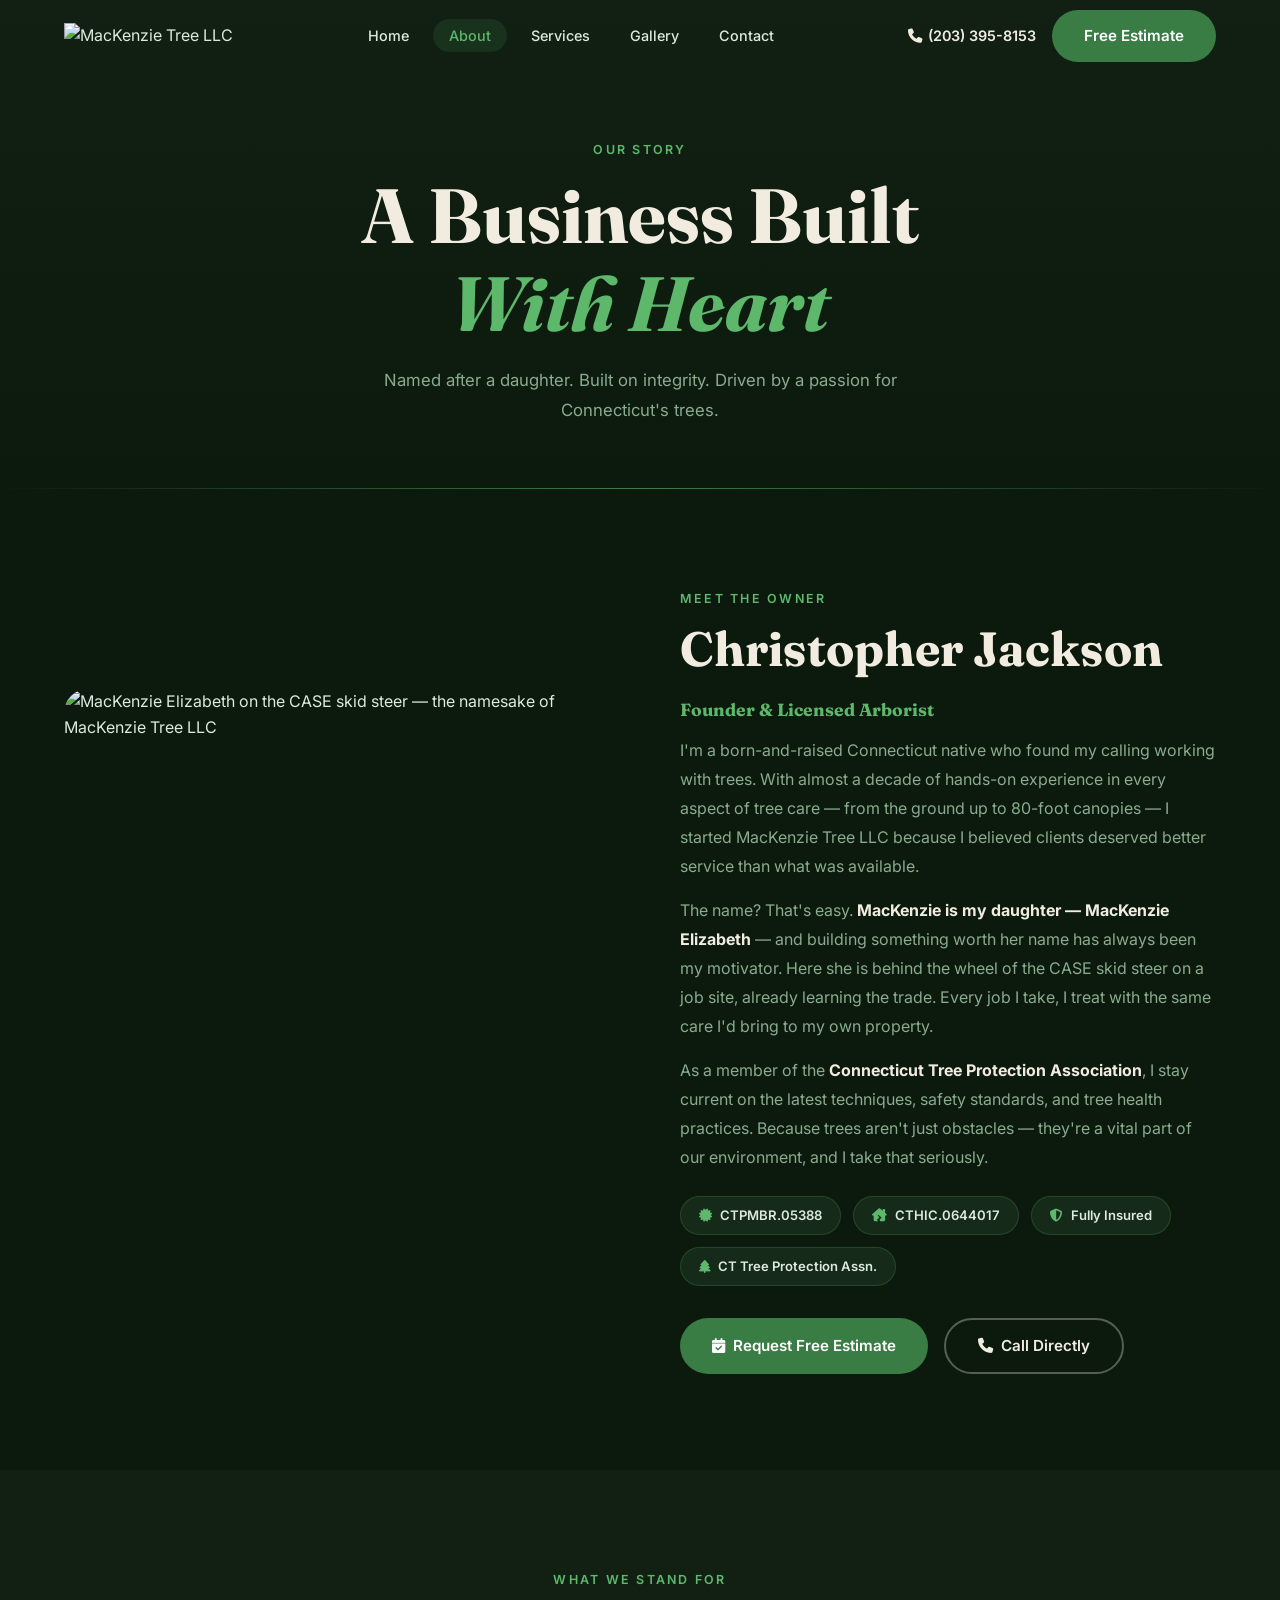
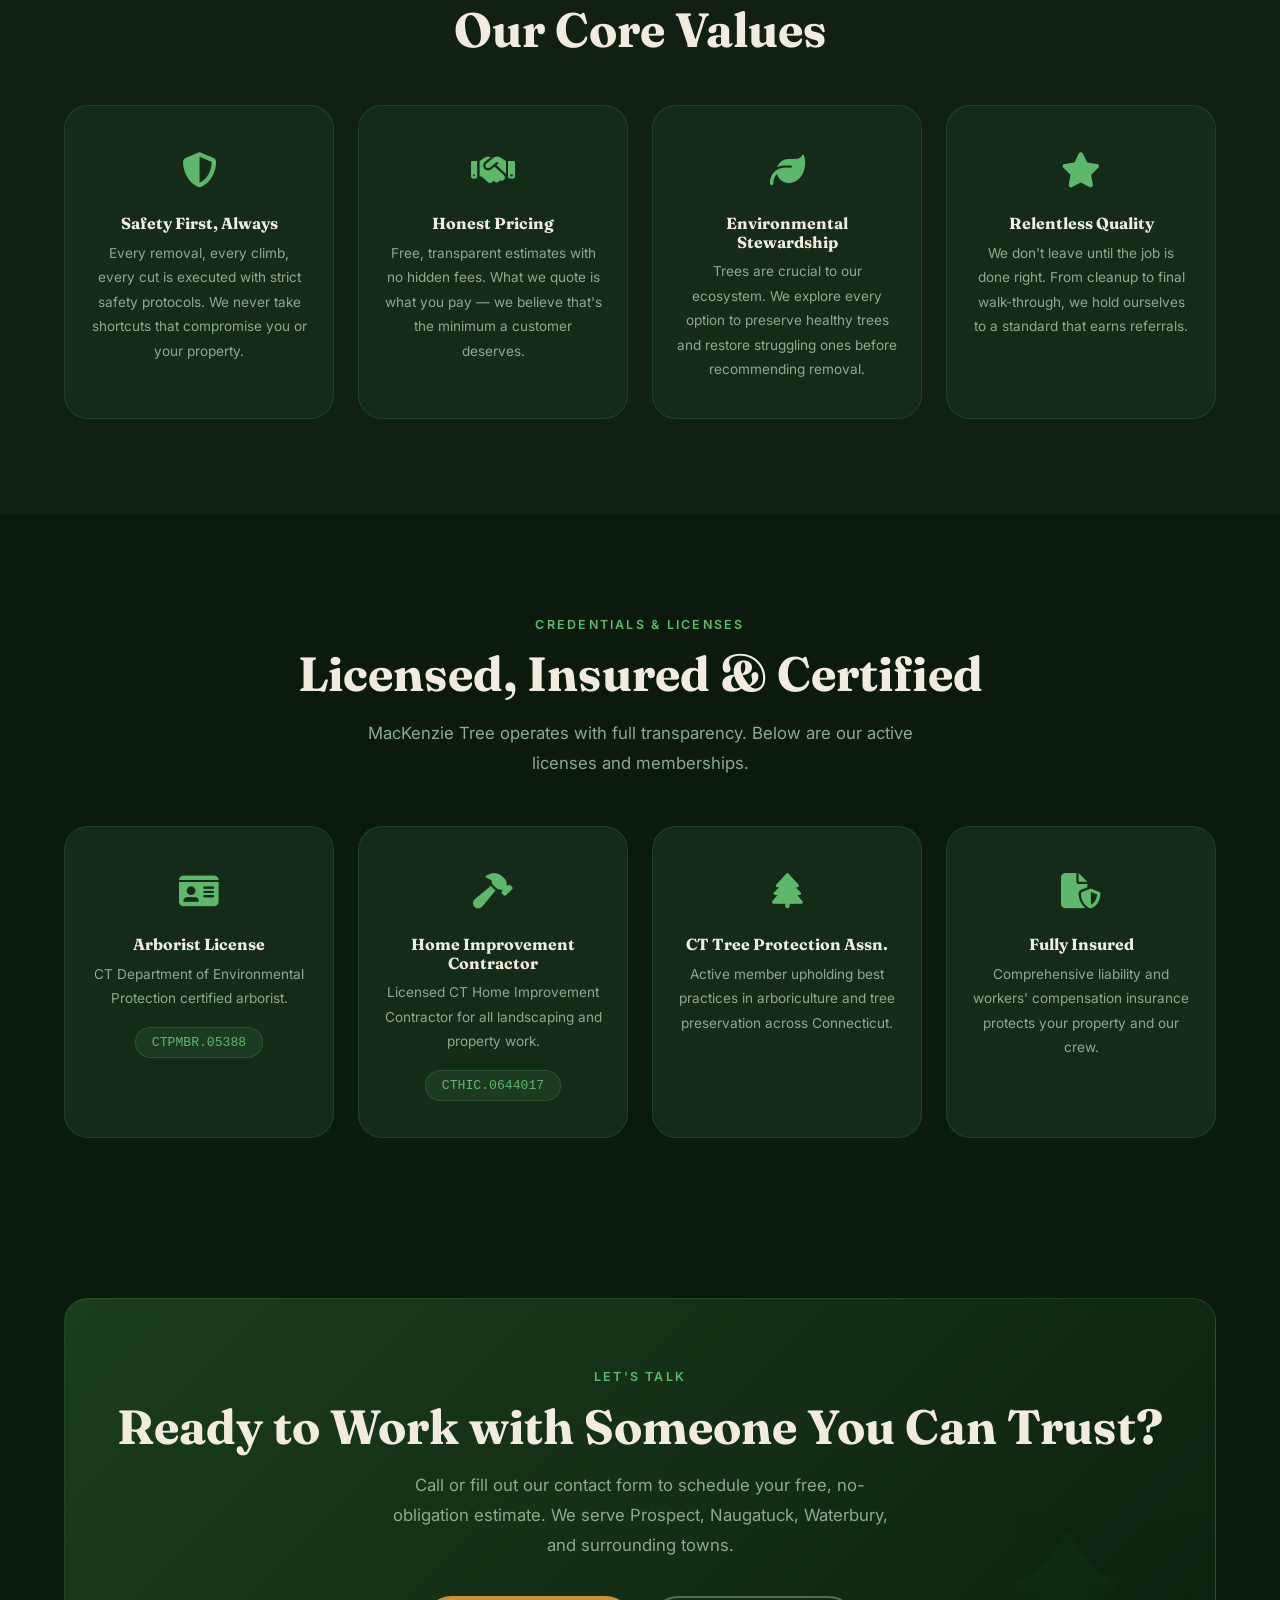
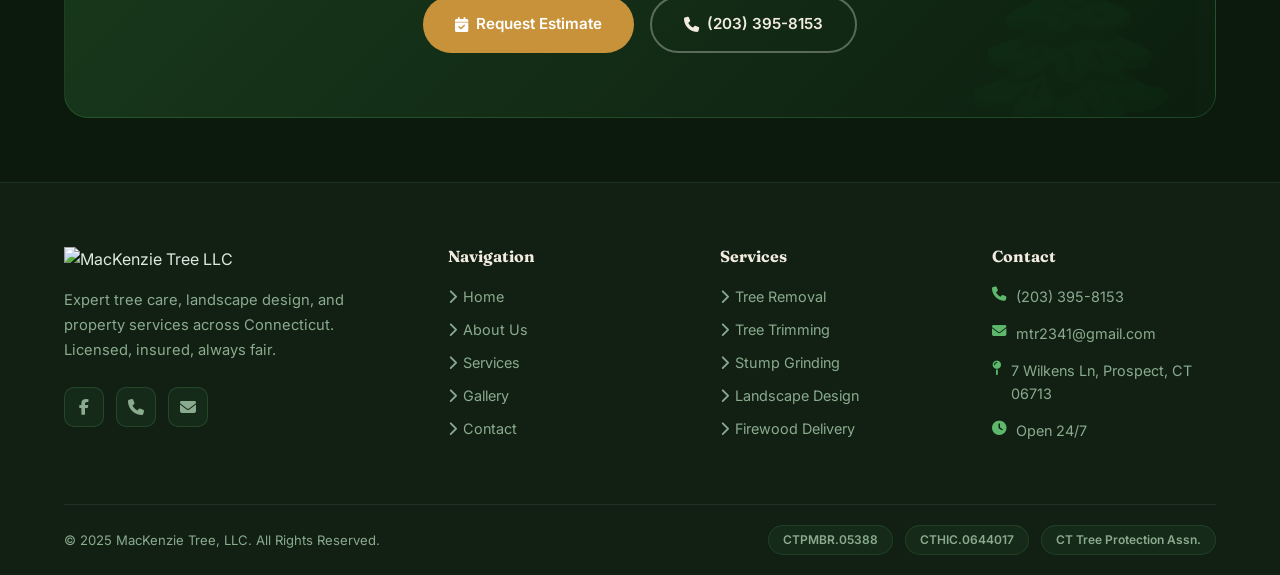
==== commit 1c6833a7: "fix: update all Facebook links to correct page (mackenzietreellc)" ====
--- a/about.html
+++ b/about.html
@@ -20,15 +20,12 @@
     <nav class="nav scrolled" id="nav">
         <div class="nav-inner">
             <a href="index.html" class="nav-logo" aria-label="MacKenzie Tree Home">
-                <div class="nav-logo-icon">🌲</div>
-                <div class="nav-logo-text">
-                    <span>MacKenzie Tree</span>
-                    <span>Prospect, CT</span>
-                </div>
+                <img src="images/logo-nav.png" alt="MacKenzie Tree LLC" class="nav-logo-img" />
             </a>
             <ul class="nav-links">
                 <li><a href="index.html">Home</a></li>
                 <li><a href="about.html" class="active">About</a></li>
+                <li><a href="services.html">Services</a></li>
                 <li><a href="gallery.html">Gallery</a></li>
                 <li><a href="contact.html">Contact</a></li>
             </ul>
@@ -48,6 +45,7 @@
     <div class="mobile-nav" id="mobile-nav">
         <a href="index.html" data-nav>Home</a>
         <a href="about.html" data-nav>About</a>
+        <a href="services.html" data-nav>Services</a>
         <a href="gallery.html" data-nav>Gallery</a>
         <a href="contact.html" data-nav>Contact</a>
         <div class="mobile-cta">
@@ -81,7 +79,7 @@
     <section class="section about-full-section">
         <div class="container">
             <div class="about-story">
-                <img src="images/owner.png" alt="Christopher Jackson — Founder, MacKenzie Tree LLC" loading="lazy"
+                <img src="images/real/about-skidsteer.jpg" alt="MacKenzie Elizabeth on the CASE skid steer — the namesake of MacKenzie Tree LLC" loading="lazy"
                     class="reveal" />
                 <div class="about-story-text reveal reveal-delay-2">
                     <span class="section-label">Meet the Owner</span>
@@ -91,9 +89,8 @@
                         with trees. With almost a decade of hands-on experience in every aspect of tree care — from the
                         ground up to 80-foot canopies — I started MacKenzie Tree LLC because I believed clients deserved
                         better service than what was available.</p>
-                    <p>The name? That's easy. MacKenzie is my daughter — MacKenzie Elizabeth — and building something
-                        worth her name has always been my motivator. Every job I take, I treat with the same care I'd
-                        bring to my own property.</p>
+                    <p>The name? That's easy. <strong style="color: var(--cream);">MacKenzie is my daughter — MacKenzie Elizabeth</strong> — and building something
+                        worth her name has always been my motivator. Here she is behind the wheel of the CASE skid steer on a job site, already learning the trade. Every job I take, I treat with the same care I'd bring to my own property.</p>
                     <p>As a member of the <strong style="color: var(--cream);">Connecticut Tree Protection
                             Association</strong>, I stay current on the latest techniques, safety standards, and tree
                         health practices. Because trees aren't just obstacles — they're a vital part of our environment,
@@ -228,17 +225,13 @@
         <div class="container">
             <div class="footer-grid">
                 <div class="footer-brand">
-                    <div class="nav-logo">
-                        <div class="nav-logo-icon">🌲</div>
-                        <div class="nav-logo-text">
-                            <span>MacKenzie Tree</span>
-                            <span>Prospect, CT</span>
-                        </div>
+                    <div class="footer-logo-wrap">
+                        <img src="images/logo-nav.png" alt="MacKenzie Tree LLC" class="footer-logo-img" />
                     </div>
                     <p>Expert tree care, landscape design, and property services across Connecticut. Licensed, insured,
                         always fair.</p>
                     <div class="footer-socials">
-                        <a href="https://www.facebook.com/mackenzietree" target="_blank" rel="noopener"
+                        <a href="https://www.facebook.com/mackenzietreellc" target="_blank" rel="noopener"
                             class="social-icon" aria-label="Facebook">
                             <i class="fa-brands fa-facebook-f"></i>
                         </a>
@@ -255,6 +248,7 @@
                     <ul class="footer-links">
                         <li><a href="index.html"><i class="fa-solid fa-chevron-right"></i> Home</a></li>
                         <li><a href="about.html"><i class="fa-solid fa-chevron-right"></i> About Us</a></li>
+                        <li><a href="services.html"><i class="fa-solid fa-chevron-right"></i> Services</a></li>
                         <li><a href="gallery.html"><i class="fa-solid fa-chevron-right"></i> Gallery</a></li>
                         <li><a href="contact.html"><i class="fa-solid fa-chevron-right"></i> Contact</a></li>
                     </ul>
--- a/css/style.css
+++ b/css/style.css
@@ -6,29 +6,40 @@
 
 /* ── Tokens ─────────────────────────────────────────────── */
 :root {
-  --dark:          #0b1a0d;
-  --dark-2:        #122014;
-  --dark-card:     #162a19;
-  --green:         #3a7d44;
-  --green-light:   #5db86c;
-  --green-glow:    #3a7d4433;
-  --cream:         #f2ece0;
-  --cream-2:       #e8dfc9;
-  --text-light:    #dce9dd;
-  --text-muted:    #8aab8e;
-  --gold:          #c8923a;
-  --white:         #ffffff;
-  --radius:        12px;
-  --radius-lg:     24px;
-  --shadow:        0 8px 32px rgba(0,0,0,0.45);
-  --shadow-card:   0 4px 24px rgba(0,0,0,0.35);
-  --transition:    0.3s cubic-bezier(0.4,0,0.2,1);
-  --nav-h:         72px;
+  --dark: #0b1a0d;
+  --dark-2: #122014;
+  --dark-card: #162a19;
+  --green: #3a7d44;
+  --green-light: #5db86c;
+  --green-glow: #3a7d4433;
+  --cream: #f2ece0;
+  --cream-2: #e8dfc9;
+  --text-light: #dce9dd;
+  --text-muted: #8aab8e;
+  --gold: #c8923a;
+  --white: #ffffff;
+  --radius: 12px;
+  --radius-lg: 24px;
+  --shadow: 0 8px 32px rgba(0, 0, 0, 0.45);
+  --shadow-card: 0 4px 24px rgba(0, 0, 0, 0.35);
+  --transition: 0.3s cubic-bezier(0.4, 0, 0.2, 1);
+  --nav-h: 72px;
 }
 
 /* ── Reset ──────────────────────────────────────────────── */
-*, *::before, *::after { box-sizing: border-box; margin: 0; padding: 0; }
-html { scroll-behavior: smooth; font-size: 16px; }
+*,
+*::before,
+*::after {
+  box-sizing: border-box;
+  margin: 0;
+  padding: 0;
+}
+
+html {
+  scroll-behavior: smooth;
+  font-size: 16px;
+}
+
 body {
   font-family: 'Inter', sans-serif;
   background: var(--dark);
@@ -36,30 +47,88 @@
   overflow-x: hidden;
   line-height: 1.6;
 }
-img { display: block; max-width: 100%; }
-a { color: inherit; text-decoration: none; }
-ul { list-style: none; }
+
+img {
+  display: block;
+  max-width: 100%;
+}
+
+a {
+  color: inherit;
+  text-decoration: none;
+}
+
+ul {
+  list-style: none;
+}
 
 /* ── Typography ─────────────────────────────────────────── */
-h1, h2, h3, h4 {
+h1,
+h2,
+h3,
+h4 {
   font-family: 'Fraunces', serif;
   font-weight: 700;
   line-height: 1.15;
   color: var(--cream);
 }
-h1 { font-size: clamp(2.8rem, 6vw, 5.5rem); }
-h2 { font-size: clamp(2rem, 4vw, 3rem); }
-h3 { font-size: clamp(1.25rem, 2.5vw, 1.6rem); }
-h4 { font-size: 1.1rem; color: var(--green-light); }
-p  { font-size: 1rem; color: var(--text-muted); line-height: 1.8; }
+
+h1 {
+  font-size: clamp(2.2rem, 6vw, 5.5rem);
+}
+
+h2 {
+  font-size: clamp(2rem, 4vw, 3rem);
+}
+
+h3 {
+  font-size: clamp(1.25rem, 2.5vw, 1.6rem);
+}
+
+h4 {
+  font-size: 1.1rem;
+  color: var(--green-light);
+}
+
+p {
+  font-size: 1rem;
+  color: var(--text-muted);
+  line-height: 1.8;
+}
 
 /* ── Utilities ──────────────────────────────────────────── */
-.container    { max-width: 1200px; margin: 0 auto; padding: 0 24px; }
-.section      { padding: 96px 0; }
-.section-sm   { padding: 64px 0; }
-.text-center  { text-align: center; }
-.text-gold    { color: var(--gold); }
-.text-green   { color: var(--green-light); }
+.container {
+  max-width: 1200px;
+  margin: 0 auto;
+  padding: 0 24px;
+}
+
+.section {
+  padding: 96px 0;
+}
+
+.section-sm {
+  padding: 64px 0;
+}
+
+/* bottom clearance for sticky CTA bar on mobile */
+@media (max-width: 768px) {
+  body {
+    padding-bottom: 72px;
+  }
+}
+
+.text-center {
+  text-align: center;
+}
+
+.text-gold {
+  color: var(--gold);
+}
+
+.text-green {
+  color: var(--green-light);
+}
 
 .section-label {
   display: inline-block;
@@ -70,6 +139,7 @@
   color: var(--green-light);
   margin-bottom: 12px;
 }
+
 .section-desc {
   max-width: 600px;
   margin: 16px auto 0;
@@ -91,51 +161,61 @@
   transition: var(--transition);
   white-space: nowrap;
 }
+
 .btn-primary {
   background: var(--green);
   color: var(--white);
 }
+
 .btn-primary:hover {
   background: var(--green-light);
   transform: translateY(-2px);
   box-shadow: 0 8px 24px var(--green-glow);
 }
+
 .btn-outline {
   background: transparent;
   color: var(--cream);
-  border: 2px solid rgba(255,255,255,0.3);
-}
+  border: 2px solid rgba(255, 255, 255, 0.3);
+}
+
 .btn-outline:hover {
   border-color: var(--green-light);
   color: var(--green-light);
   transform: translateY(-2px);
 }
+
 .btn-gold {
   background: var(--gold);
   color: var(--white);
 }
+
 .btn-gold:hover {
   background: #d9a24d;
   transform: translateY(-2px);
-  box-shadow: 0 8px 24px rgba(200,146,58,0.4);
+  box-shadow: 0 8px 24px rgba(200, 146, 58, 0.4);
 }
 
 /* ── Navigation ─────────────────────────────────────────── */
 .nav {
   position: fixed;
-  top: 0; left: 0; right: 0;
+  top: 0;
+  left: 0;
+  right: 0;
   z-index: 1000;
   height: var(--nav-h);
   display: flex;
   align-items: center;
   transition: background var(--transition), box-shadow var(--transition);
 }
+
 .nav.scrolled {
-  background: rgba(11,26,13,0.92);
+  background: rgba(11, 26, 13, 0.92);
   backdrop-filter: blur(20px);
   -webkit-backdrop-filter: blur(20px);
-  box-shadow: 0 2px 24px rgba(0,0,0,0.5);
-}
+  box-shadow: 0 2px 24px rgba(0, 0, 0, 0.5);
+}
+
 .nav-inner {
   display: flex;
   align-items: center;
@@ -145,11 +225,13 @@
   margin: 0 auto;
   padding: 0 24px;
 }
+
 .nav-logo {
   display: flex;
   align-items: center;
   gap: 12px;
 }
+
 .nav-logo-icon {
   width: 42px;
   height: 42px;
@@ -161,28 +243,33 @@
   font-size: 1.4rem;
   flex-shrink: 0;
 }
+
 .nav-logo-text {
   display: flex;
   flex-direction: column;
   line-height: 1.1;
 }
+
 .nav-logo-text span:first-child {
   font-family: 'Fraunces', serif;
   font-weight: 700;
   font-size: 1.1rem;
   color: var(--cream);
 }
+
 .nav-logo-text span:last-child {
   font-size: 0.72rem;
   color: var(--green-light);
   letter-spacing: 0.1em;
   text-transform: uppercase;
 }
+
 .nav-links {
   display: flex;
   align-items: center;
   gap: 8px;
 }
+
 .nav-links a {
   font-size: 0.9rem;
   font-weight: 500;
@@ -191,15 +278,19 @@
   border-radius: 50px;
   transition: var(--transition);
 }
-.nav-links a:hover, .nav-links a.active {
+
+.nav-links a:hover,
+.nav-links a.active {
   color: var(--green-light);
   background: var(--green-glow);
 }
+
 .nav-cta {
   display: flex;
   align-items: center;
   gap: 16px;
 }
+
 .nav-phone {
   font-size: 0.9rem;
   font-weight: 600;
@@ -209,7 +300,11 @@
   gap: 6px;
   transition: var(--transition);
 }
-.nav-phone:hover { color: var(--green-light); }
+
+.nav-phone:hover {
+  color: var(--green-light);
+}
+
 .hamburger {
   display: none;
   flex-direction: column;
@@ -219,6 +314,7 @@
   background: none;
   border: none;
 }
+
 .hamburger span {
   display: block;
   width: 24px;
@@ -227,25 +323,36 @@
   border-radius: 2px;
   transition: var(--transition);
 }
-.hamburger.open span:nth-child(1) { transform: translateY(7px) rotate(45deg); }
-.hamburger.open span:nth-child(2) { opacity: 0; }
-.hamburger.open span:nth-child(3) { transform: translateY(-7px) rotate(-45deg); }
+
+.hamburger.open span:nth-child(1) {
+  transform: translateY(7px) rotate(45deg);
+}
+
+.hamburger.open span:nth-child(2) {
+  opacity: 0;
+}
+
+.hamburger.open span:nth-child(3) {
+  transform: translateY(-7px) rotate(-45deg);
+}
 
 /* Mobile nav */
 .mobile-nav {
   display: none;
   position: fixed;
   top: var(--nav-h);
-  left: 0; right: 0;
-  background: rgba(11,26,13,0.97);
+  left: 0;
+  right: 0;
+  background: rgba(11, 26, 13, 0.97);
   backdrop-filter: blur(20px);
   padding: 24px;
   z-index: 999;
-  border-top: 1px solid rgba(93,184,108,0.15);
+  border-top: 1px solid rgba(93, 184, 108, 0.15);
   transform: translateY(-20px);
   opacity: 0;
   transition: var(--transition);
 }
+
 .mobile-nav.open {
   display: flex;
   flex-direction: column;
@@ -253,6 +360,7 @@
   transform: translateY(0);
   opacity: 1;
 }
+
 .mobile-nav a {
   display: block;
   padding: 14px 20px;
@@ -262,11 +370,16 @@
   border-radius: var(--radius);
   transition: var(--transition);
 }
-.mobile-nav a:hover { background: var(--green-glow); color: var(--green-light); }
+
+.mobile-nav a:hover {
+  background: var(--green-glow);
+  color: var(--green-light);
+}
+
 .mobile-nav .mobile-cta {
   margin-top: 16px;
   padding-top: 16px;
-  border-top: 1px solid rgba(255,255,255,0.1);
+  border-top: 1px solid rgba(255, 255, 255, 0.1);
   display: flex;
   flex-direction: column;
   gap: 12px;
@@ -275,21 +388,35 @@
 /* ── Sticky CTA Bar ─────────────────────────────────────── */
 .sticky-cta {
   position: fixed;
-  bottom: 0; left: 0; right: 0;
+  bottom: 0;
+  left: 0;
+  right: 0;
   z-index: 999;
   background: var(--dark-2);
-  border-top: 1px solid rgba(93,184,108,0.2);
+  border-top: 1px solid rgba(93, 184, 108, 0.2);
   padding: 12px 24px;
   display: none;
   align-items: center;
   justify-content: space-between;
   gap: 12px;
 }
+
 @media (max-width: 768px) {
-  .sticky-cta { display: flex; }
-}
-.sticky-cta-text { font-size: 0.85rem; color: var(--text-muted); }
-.sticky-cta-text strong { color: var(--cream); font-size: 1rem; display: block; }
+  .sticky-cta {
+    display: flex;
+  }
+}
+
+.sticky-cta-text {
+  font-size: 0.85rem;
+  color: var(--text-muted);
+}
+
+.sticky-cta-text strong {
+  color: var(--cream);
+  font-size: 1rem;
+  display: block;
+}
 
 /* ── Hero ───────────────────────────────────────────────── */
 .hero {
@@ -299,6 +426,7 @@
   align-items: center;
   overflow: hidden;
 }
+
 .hero-bg {
   position: absolute;
   inset: 0;
@@ -308,28 +436,32 @@
   transform: scale(1.05);
   transition: transform 20s ease;
 }
-.hero-bg.loaded { transform: scale(1); }
+
+.hero-bg.loaded {
+  transform: scale(1);
+}
+
 .hero-overlay {
   position: absolute;
   inset: 0;
-  background: linear-gradient(
-    135deg,
-    rgba(11,26,13,0.88) 0%,
-    rgba(11,26,13,0.6) 50%,
-    rgba(11,26,13,0.4) 100%
-  );
-}
+  background: linear-gradient(135deg,
+      rgba(11, 26, 13, 0.88) 0%,
+      rgba(11, 26, 13, 0.6) 50%,
+      rgba(11, 26, 13, 0.4) 100%);
+}
+
 .hero-content {
   position: relative;
   z-index: 2;
   max-width: 700px;
 }
+
 .hero-badge {
   display: inline-flex;
   align-items: center;
   gap: 8px;
-  background: rgba(93,184,108,0.15);
-  border: 1px solid rgba(93,184,108,0.3);
+  background: rgba(93, 184, 108, 0.15);
+  border: 1px solid rgba(93, 184, 108, 0.3);
   border-radius: 50px;
   padding: 8px 20px;
   margin-bottom: 28px;
@@ -339,22 +471,31 @@
   text-transform: uppercase;
   color: var(--green-light);
 }
+
 .hero h1 {
   margin-bottom: 24px;
-  text-shadow: 0 2px 20px rgba(0,0,0,0.5);
-}
+  text-shadow: 0 2px 20px rgba(0, 0, 0, 0.5);
+}
+
 .hero h1 em {
   font-style: italic;
   color: var(--green-light);
 }
+
 .hero-sub {
   font-size: 1.15rem;
-  color: rgba(220,233,221,0.85);
+  color: rgba(220, 233, 221, 0.85);
   margin-bottom: 40px;
   max-width: 520px;
   line-height: 1.7;
 }
-.hero-actions { display: flex; gap: 16px; flex-wrap: wrap; }
+
+.hero-actions {
+  display: flex;
+  gap: 16px;
+  flex-wrap: wrap;
+}
+
 .hero-scroll {
   position: absolute;
   bottom: 36px;
@@ -371,7 +512,11 @@
   color: var(--text-muted);
   animation: bounceY 2s infinite;
 }
-.hero-scroll i { font-size: 1.2rem; }
+
+.hero-scroll i {
+  font-size: 1.2rem;
+}
+
 .hero-stats {
   position: absolute;
   bottom: 80px;
@@ -379,10 +524,14 @@
   z-index: 2;
   display: flex;
   gap: 32px;
-}
+  /* prevent overflow on narrow screens */
+  max-width: calc(100% - 48px);
+}
+
 .hero-stat {
   text-align: center;
 }
+
 .hero-stat-num {
   font-family: 'Fraunces', serif;
   font-size: 2.4rem;
@@ -390,6 +539,7 @@
   color: var(--cream);
   line-height: 1;
 }
+
 .hero-stat-label {
   font-size: 0.78rem;
   color: var(--text-muted);
@@ -399,38 +549,50 @@
 }
 
 /* ── Services ───────────────────────────────────────────── */
-.services { background: var(--dark-2); }
+.services {
+  background: var(--dark-2);
+}
+
 .services-grid {
   display: grid;
   grid-template-columns: repeat(auto-fit, minmax(320px, 1fr));
   gap: 24px;
   margin-top: 56px;
 }
+
 .service-card {
   background: var(--dark-card);
-  border: 1px solid rgba(93,184,108,0.12);
+  border: 1px solid rgba(93, 184, 108, 0.12);
   border-radius: var(--radius-lg);
   padding: 36px 32px;
   transition: var(--transition);
   position: relative;
   overflow: hidden;
 }
+
 .service-card::before {
   content: '';
   position: absolute;
-  top: 0; left: 0; right: 0;
+  top: 0;
+  left: 0;
+  right: 0;
   height: 3px;
   background: linear-gradient(90deg, var(--green), var(--green-light));
   transform: scaleX(0);
   transform-origin: left;
   transition: var(--transition);
 }
+
 .service-card:hover {
   transform: translateY(-6px);
-  border-color: rgba(93,184,108,0.35);
-  box-shadow: 0 16px 48px rgba(0,0,0,0.4);
-}
-.service-card:hover::before { transform: scaleX(1); }
+  border-color: rgba(93, 184, 108, 0.35);
+  box-shadow: 0 16px 48px rgba(0, 0, 0, 0.4);
+}
+
+.service-card:hover::before {
+  transform: scaleX(1);
+}
+
 .service-icon {
   width: 56px;
   height: 56px;
@@ -444,12 +606,19 @@
   margin-bottom: 24px;
   transition: var(--transition);
 }
+
 .service-card:hover .service-icon {
   background: var(--green);
   color: var(--white);
 }
-.service-card h3 { margin-bottom: 12px; }
-.service-card p { font-size: 0.95rem; }
+
+.service-card h3 {
+  margin-bottom: 12px;
+}
+
+.service-card p {
+  font-size: 0.95rem;
+}
 
 /* ── About Preview ──────────────────────────────────────── */
 .about-preview {
@@ -458,25 +627,31 @@
   gap: 80px;
   align-items: center;
 }
+
 .about-img-wrap {
   position: relative;
-}
+  /* extra bottom padding so the badge doesn't get clipped */
+  padding-bottom: 28px;
+}
+
 .about-img-wrap img {
   width: 100%;
   border-radius: var(--radius-lg);
   object-fit: cover;
   height: 560px;
 }
+
 .about-img-badge {
   position: absolute;
-  bottom: -20px;
-  right: -20px;
+  bottom: 0;
+  right: 0;
   background: var(--green);
   border-radius: var(--radius);
   padding: 20px 24px;
   text-align: center;
-  box-shadow: 0 8px 32px rgba(58,125,68,0.4);
-}
+  box-shadow: 0 8px 32px rgba(58, 125, 68, 0.4);
+}
+
 .about-img-badge .num {
   font-family: 'Fraunces', serif;
   font-size: 2.4rem;
@@ -484,43 +659,59 @@
   color: var(--white);
   line-height: 1;
 }
+
 .about-img-badge .label {
   font-size: 0.78rem;
   font-weight: 600;
   text-transform: uppercase;
   letter-spacing: 0.1em;
-  color: rgba(255,255,255,0.8);
+  color: rgba(255, 255, 255, 0.8);
   margin-top: 4px;
 }
-.about-content { padding-right: 20px; }
-.about-content h2 { margin-bottom: 20px; }
-.about-content p { margin-bottom: 16px; }
+
+.about-content {
+  padding-right: 20px;
+}
+
+.about-content h2 {
+  margin-bottom: 20px;
+}
+
+.about-content p {
+  margin-bottom: 16px;
+}
+
 .credentials {
   display: flex;
   flex-wrap: wrap;
   gap: 12px;
   margin: 32px 0;
 }
+
 .credential-badge {
   display: flex;
   align-items: center;
   gap: 8px;
   background: var(--dark-card);
-  border: 1px solid rgba(93,184,108,0.2);
+  border: 1px solid rgba(93, 184, 108, 0.2);
   border-radius: 50px;
   padding: 8px 18px;
   font-size: 0.82rem;
   font-weight: 600;
   color: var(--text-light);
 }
-.credential-badge i { color: var(--green-light); }
+
+.credential-badge i {
+  color: var(--green-light);
+}
 
 /* ── Trust Bar ──────────────────────────────────────────── */
 .trust-bar {
   background: var(--dark-2);
-  border-top: 1px solid rgba(93,184,108,0.1);
-  border-bottom: 1px solid rgba(93,184,108,0.1);
-}
+  border-top: 1px solid rgba(93, 184, 108, 0.1);
+  border-bottom: 1px solid rgba(93, 184, 108, 0.1);
+}
+
 .trust-bar-inner {
   display: flex;
   align-items: center;
@@ -529,6 +720,7 @@
   flex-wrap: wrap;
   padding: 36px 0;
 }
+
 .trust-item {
   display: flex;
   align-items: center;
@@ -538,34 +730,48 @@
   color: var(--text-muted);
   transition: var(--transition);
 }
-.trust-item i { font-size: 1.1rem; color: var(--green-light); }
-.trust-item:hover { color: var(--cream); }
+
+.trust-item i {
+  font-size: 1.1rem;
+  color: var(--green-light);
+}
+
+.trust-item:hover {
+  color: var(--cream);
+}
 
 /* ── Testimonials ───────────────────────────────────────── */
-.testimonials { background: var(--dark); }
+.testimonials {
+  background: var(--dark);
+}
+
 .testimonials-grid {
   display: grid;
   grid-template-columns: repeat(auto-fit, minmax(300px, 1fr));
   gap: 24px;
   margin-top: 56px;
 }
+
 .testimonial-card {
   background: var(--dark-card);
-  border: 1px solid rgba(93,184,108,0.12);
+  border: 1px solid rgba(93, 184, 108, 0.12);
   border-radius: var(--radius-lg);
   padding: 32px;
   transition: var(--transition);
 }
+
 .testimonial-card:hover {
   transform: translateY(-4px);
-  border-color: rgba(93,184,108,0.3);
-}
+  border-color: rgba(93, 184, 108, 0.3);
+}
+
 .stars {
   color: var(--gold);
   font-size: 0.95rem;
   margin-bottom: 16px;
   letter-spacing: 2px;
 }
+
 .testimonial-text {
   font-size: 1rem;
   color: var(--text-light);
@@ -573,11 +779,13 @@
   margin-bottom: 24px;
   font-style: italic;
 }
+
 .testimonial-author {
   display: flex;
   align-items: center;
   gap: 12px;
 }
+
 .author-avatar {
   width: 44px;
   height: 44px;
@@ -592,11 +800,13 @@
   color: var(--green-light);
   flex-shrink: 0;
 }
+
 .author-name {
   font-weight: 600;
   font-size: 0.95rem;
   color: var(--cream);
 }
+
 .author-location {
   font-size: 0.8rem;
   color: var(--text-muted);
@@ -605,14 +815,14 @@
 /* ── CTA Banner ─────────────────────────────────────────── */
 .cta-banner {
   background: linear-gradient(135deg, #1a3d1e 0%, #0d1f0f 100%);
-  border: 1px solid rgba(93,184,108,0.2);
+  border: 1px solid rgba(93, 184, 108, 0.2);
   border-radius: var(--radius-lg);
   padding: 64px 48px;
   text-align: center;
-  margin: 0 24px;
   position: relative;
   overflow: hidden;
 }
+
 .cta-banner::before {
   content: '🌲';
   position: absolute;
@@ -622,37 +832,56 @@
   right: 20px;
   line-height: 1;
 }
-.cta-banner h2 { margin-bottom: 16px; }
-.cta-banner p { max-width: 500px; margin: 0 auto 36px; font-size: 1.05rem; }
-.cta-banner-actions { display: flex; gap: 16px; justify-content: center; flex-wrap: wrap; }
+
+.cta-banner h2 {
+  margin-bottom: 16px;
+}
+
+.cta-banner p {
+  max-width: 500px;
+  margin: 0 auto 36px;
+  font-size: 1.05rem;
+}
+
+.cta-banner-actions {
+  display: flex;
+  gap: 16px;
+  justify-content: center;
+  flex-wrap: wrap;
+}
 
 /* ── Footer ─────────────────────────────────────────────── */
 footer {
   background: var(--dark-2);
-  border-top: 1px solid rgba(93,184,108,0.12);
+  border-top: 1px solid rgba(93, 184, 108, 0.12);
   padding: 64px 0 0;
 }
+
 .footer-grid {
   display: grid;
   grid-template-columns: 1.5fr 1fr 1fr 1fr;
   gap: 48px;
   padding-bottom: 48px;
 }
+
 .footer-brand p {
   margin-top: 16px;
   font-size: 0.92rem;
   line-height: 1.7;
   max-width: 280px;
 }
+
 .footer-socials {
   display: flex;
   gap: 12px;
   margin-top: 24px;
 }
+
 .social-icon {
-  width: 40px; height: 40px;
+  width: 40px;
+  height: 40px;
   background: var(--dark-card);
-  border: 1px solid rgba(93,184,108,0.2);
+  border: 1px solid rgba(93, 184, 108, 0.2);
   border-radius: 10px;
   display: flex;
   align-items: center;
@@ -661,22 +890,26 @@
   color: var(--text-muted);
   transition: var(--transition);
 }
+
 .social-icon:hover {
   background: var(--green);
   color: var(--white);
   border-color: var(--green);
 }
+
 .footer-col h4 {
   font-family: 'Fraunces', serif;
   font-size: 1rem;
   color: var(--cream);
   margin-bottom: 20px;
 }
+
 .footer-links {
   display: flex;
   flex-direction: column;
   gap: 10px;
 }
+
 .footer-links a {
   font-size: 0.9rem;
   color: var(--text-muted);
@@ -685,7 +918,11 @@
   align-items: center;
   gap: 6px;
 }
-.footer-links a:hover { color: var(--green-light); }
+
+.footer-links a:hover {
+  color: var(--green-light);
+}
+
 .footer-contact-item {
   display: flex;
   align-items: flex-start;
@@ -694,14 +931,19 @@
   font-size: 0.9rem;
   color: var(--text-muted);
 }
+
 .footer-contact-item i {
   color: var(--green-light);
   margin-top: 2px;
   flex-shrink: 0;
 }
-.footer-contact-item a:hover { color: var(--green-light); }
+
+.footer-contact-item a:hover {
+  color: var(--green-light);
+}
+
 .footer-bottom {
-  border-top: 1px solid rgba(255,255,255,0.07);
+  border-top: 1px solid rgba(255, 255, 255, 0.07);
   padding: 20px 0;
   display: flex;
   align-items: center;
@@ -711,14 +953,16 @@
   font-size: 0.82rem;
   color: var(--text-muted);
 }
+
 .footer-licenses {
   display: flex;
   gap: 12px;
   flex-wrap: wrap;
 }
+
 .license-chip {
   background: var(--dark-card);
-  border: 1px solid rgba(93,184,108,0.15);
+  border: 1px solid rgba(93, 184, 108, 0.15);
   border-radius: 50px;
   padding: 4px 14px;
   font-size: 0.75rem;
@@ -734,61 +978,89 @@
   position: relative;
   overflow: hidden;
 }
+
 .page-hero::after {
   content: '';
   position: absolute;
-  bottom: 0; left: 0; right: 0;
+  bottom: 0;
+  left: 0;
+  right: 0;
   height: 1px;
   background: linear-gradient(90deg, transparent, var(--green), transparent);
 }
 
 /* ── About Page ─────────────────────────────────────────── */
-.about-full-section { padding: 96px 0; }
+.about-full-section {
+  padding: 96px 0;
+}
+
 .about-story {
   display: grid;
   grid-template-columns: 1fr 1fr;
   gap: 80px;
   align-items: center;
 }
+
 .about-story img {
   width: 100%;
   height: 580px;
   object-fit: cover;
   border-radius: var(--radius-lg);
 }
-.about-story-text h2 { margin-bottom: 24px; }
-.about-story-text p { margin-bottom: 16px; }
-.certs-section { background: var(--dark-2); }
+
+.about-story-text h2 {
+  margin-bottom: 24px;
+}
+
+.about-story-text p {
+  margin-bottom: 16px;
+}
+
+.certs-section {
+  background: var(--dark-2);
+}
+
 .certs-grid {
   display: grid;
   grid-template-columns: repeat(auto-fit, minmax(220px, 1fr));
   gap: 24px;
   margin-top: 48px;
 }
+
 .cert-card {
   background: var(--dark-card);
-  border: 1px solid rgba(93,184,108,0.15);
+  border: 1px solid rgba(93, 184, 108, 0.15);
   border-radius: var(--radius-lg);
   padding: 36px 24px;
   text-align: center;
   transition: var(--transition);
 }
+
 .cert-card:hover {
-  border-color: rgba(93,184,108,0.4);
+  border-color: rgba(93, 184, 108, 0.4);
   transform: translateY(-4px);
 }
+
 .cert-icon {
   font-size: 2.2rem;
   color: var(--green-light);
   margin-bottom: 16px;
 }
-.cert-card h3 { font-size: 1rem; margin-bottom: 8px; }
-.cert-card p { font-size: 0.85rem; }
+
+.cert-card h3 {
+  font-size: 1rem;
+  margin-bottom: 8px;
+}
+
+.cert-card p {
+  font-size: 0.85rem;
+}
+
 .cert-code {
   display: inline-block;
   margin-top: 16px;
   background: var(--green-glow);
-  border: 1px solid rgba(93,184,108,0.2);
+  border: 1px solid rgba(93, 184, 108, 0.2);
   border-radius: 50px;
   padding: 4px 16px;
   font-family: monospace;
@@ -804,9 +1076,10 @@
   flex-wrap: wrap;
   margin-bottom: 48px;
 }
+
 .filter-btn {
   background: var(--dark-card);
-  border: 1px solid rgba(93,184,108,0.2);
+  border: 1px solid rgba(93, 184, 108, 0.2);
   border-radius: 50px;
   padding: 10px 24px;
   font-family: 'Inter', sans-serif;
@@ -816,15 +1089,19 @@
   cursor: pointer;
   transition: var(--transition);
 }
-.filter-btn:hover, .filter-btn.active {
+
+.filter-btn:hover,
+.filter-btn.active {
   background: var(--green);
   border-color: var(--green);
   color: var(--white);
 }
+
 .gallery-grid {
   columns: 3 280px;
   column-gap: 16px;
 }
+
 .gallery-item {
   break-inside: avoid;
   position: relative;
@@ -834,30 +1111,46 @@
   cursor: pointer;
   transition: var(--transition);
 }
-.gallery-item:hover { transform: scale(1.02); }
+
+.gallery-item:hover {
+  transform: scale(1.02);
+}
+
 .gallery-item img {
   width: 100%;
   display: block;
   transition: var(--transition);
 }
-.gallery-item:hover img { filter: brightness(0.7); }
+
+.gallery-item:hover img {
+  filter: brightness(0.7);
+}
+
 .gallery-overlay {
   position: absolute;
   inset: 0;
-  background: rgba(11,26,13,0.6);
+  background: rgba(11, 26, 13, 0.6);
   display: flex;
   align-items: center;
   justify-content: center;
   opacity: 0;
   transition: var(--transition);
 }
-.gallery-item:hover .gallery-overlay { opacity: 1; }
-.gallery-overlay i { font-size: 2rem; color: var(--white); }
+
+.gallery-item:hover .gallery-overlay {
+  opacity: 1;
+}
+
+.gallery-overlay i {
+  font-size: 2rem;
+  color: var(--white);
+}
+
 .gallery-cat {
   position: absolute;
   top: 12px;
   left: 12px;
-  background: rgba(11,26,13,0.75);
+  background: rgba(11, 26, 13, 0.75);
   backdrop-filter: blur(8px);
   border-radius: 50px;
   padding: 4px 12px;
@@ -867,26 +1160,34 @@
   text-transform: uppercase;
   letter-spacing: 0.08em;
 }
-.gallery-item.hidden { display: none; }
+
+.gallery-item.hidden {
+  display: none;
+}
 
 /* Lightbox */
 .lightbox {
   position: fixed;
   inset: 0;
   z-index: 9999;
-  background: rgba(0,0,0,0.92);
+  background: rgba(0, 0, 0, 0.92);
   display: none;
   align-items: center;
   justify-content: center;
   padding: 40px;
 }
-.lightbox.open { display: flex; }
+
+.lightbox.open {
+  display: flex;
+}
+
 .lightbox img {
   max-width: 90vw;
   max-height: 85vh;
   object-fit: contain;
   border-radius: var(--radius);
 }
+
 .lightbox-close {
   position: absolute;
   top: 20px;
@@ -899,7 +1200,11 @@
   line-height: 1;
   transition: var(--transition);
 }
-.lightbox-close:hover { color: var(--green-light); transform: scale(1.2); }
+
+.lightbox-close:hover {
+  color: var(--green-light);
+  transform: scale(1.2);
+}
 
 /* ── Contact Page ───────────────────────────────────────── */
 .contact-layout {
@@ -908,10 +1213,16 @@
   gap: 64px;
   align-items: start;
 }
-.contact-info-cards { display: flex; flex-direction: column; gap: 16px; }
+
+.contact-info-cards {
+  display: flex;
+  flex-direction: column;
+  gap: 16px;
+}
+
 .contact-card {
   background: var(--dark-card);
-  border: 1px solid rgba(93,184,108,0.15);
+  border: 1px solid rgba(93, 184, 108, 0.15);
   border-radius: var(--radius-lg);
   padding: 24px 28px;
   display: flex;
@@ -919,9 +1230,15 @@
   gap: 16px;
   transition: var(--transition);
 }
-.contact-card:hover { border-color: rgba(93,184,108,0.35); transform: translateX(4px); }
+
+.contact-card:hover {
+  border-color: rgba(93, 184, 108, 0.35);
+  transform: translateX(4px);
+}
+
 .contact-card-icon {
-  width: 48px; height: 48px;
+  width: 48px;
+  height: 48px;
   background: var(--green-glow);
   border-radius: var(--radius);
   display: flex;
@@ -931,23 +1248,50 @@
   color: var(--green-light);
   flex-shrink: 0;
 }
-.contact-card-text h4 { margin-bottom: 4px; }
-.contact-card-text p, .contact-card-text a {
+
+.contact-card-text h4 {
+  margin-bottom: 4px;
+}
+
+.contact-card-text p,
+.contact-card-text a {
   font-size: 0.95rem;
   color: var(--text-light);
   transition: var(--transition);
 }
-.contact-card-text a:hover { color: var(--green-light); }
+
+.contact-card-text a:hover {
+  color: var(--green-light);
+}
+
 .contact-form-box {
   background: var(--dark-card);
-  border: 1px solid rgba(93,184,108,0.15);
+  border: 1px solid rgba(93, 184, 108, 0.15);
   border-radius: var(--radius-lg);
   padding: 40px;
 }
-.contact-form-box h3 { margin-bottom: 8px; }
-.contact-form-box > p { margin-bottom: 28px; }
-.form-row { display: grid; grid-template-columns: 1fr 1fr; gap: 16px; }
-.form-group { display: flex; flex-direction: column; gap: 6px; margin-bottom: 20px; }
+
+.contact-form-box h3 {
+  margin-bottom: 8px;
+}
+
+.contact-form-box>p {
+  margin-bottom: 28px;
+}
+
+.form-row {
+  display: grid;
+  grid-template-columns: 1fr 1fr;
+  gap: 16px;
+}
+
+.form-group {
+  display: flex;
+  flex-direction: column;
+  gap: 6px;
+  margin-bottom: 20px;
+}
+
 .form-group label {
   font-size: 0.82rem;
   font-weight: 600;
@@ -955,11 +1299,12 @@
   letter-spacing: 0.1em;
   color: var(--text-muted);
 }
+
 .form-group input,
 .form-group select,
 .form-group textarea {
-  background: rgba(255,255,255,0.04);
-  border: 1px solid rgba(93,184,108,0.2);
+  background: rgba(255, 255, 255, 0.04);
+  border: 1px solid rgba(93, 184, 108, 0.2);
   border-radius: var(--radius);
   padding: 14px 16px;
   font-family: 'Inter', sans-serif;
@@ -969,24 +1314,40 @@
   outline: none;
   width: 100%;
 }
+
 .form-group input::placeholder,
-.form-group textarea::placeholder { color: var(--text-muted); }
+.form-group textarea::placeholder {
+  color: var(--text-muted);
+}
+
 .form-group input:focus,
 .form-group select:focus,
 .form-group textarea:focus {
   border-color: var(--green-light);
-  background: rgba(93,184,108,0.06);
+  background: rgba(93, 184, 108, 0.06);
   box-shadow: 0 0 0 3px var(--green-glow);
 }
-.form-group select option { background: var(--dark-2); color: var(--cream); }
-.form-group textarea { resize: vertical; min-height: 120px; }
+
+.form-group select option {
+  background: var(--dark-2);
+  color: var(--cream);
+}
+
+.form-group textarea {
+  resize: vertical;
+  min-height: 120px;
+}
+
 .map-wrap {
   margin-top: 64px;
   border-radius: var(--radius-lg);
   overflow: hidden;
-  border: 1px solid rgba(93,184,108,0.15);
-}
-.map-wrap iframe { display: block; }
+  border: 1px solid rgba(93, 184, 108, 0.15);
+}
+
+.map-wrap iframe {
+  display: block;
+}
 
 /* ── Scroll Reveal ──────────────────────────────────────── */
 .reveal {
@@ -994,62 +1355,293 @@
   transform: translateY(30px);
   transition: opacity 0.7s ease, transform 0.7s ease;
 }
+
 .reveal.revealed {
   opacity: 1;
   transform: translateY(0);
 }
-.reveal-delay-1 { transition-delay: 0.1s; }
-.reveal-delay-2 { transition-delay: 0.2s; }
-.reveal-delay-3 { transition-delay: 0.3s; }
-.reveal-delay-4 { transition-delay: 0.4s; }
-.reveal-delay-5 { transition-delay: 0.5s; }
+
+.reveal-delay-1 {
+  transition-delay: 0.1s;
+}
+
+.reveal-delay-2 {
+  transition-delay: 0.2s;
+}
+
+.reveal-delay-3 {
+  transition-delay: 0.3s;
+}
+
+.reveal-delay-4 {
+  transition-delay: 0.4s;
+}
+
+.reveal-delay-5 {
+  transition-delay: 0.5s;
+}
 
 /* ── Animations ─────────────────────────────────────────── */
 @keyframes bounceY {
-  0%, 100% { transform: translateX(-50%) translateY(0); }
-  50%       { transform: translateX(-50%) translateY(8px); }
-}
+
+  0%,
+  100% {
+    transform: translateX(-50%) translateY(0);
+  }
+
+  50% {
+    transform: translateX(-50%) translateY(8px);
+  }
+}
+
 @keyframes fadeInUp {
-  from { opacity: 0; transform: translateY(40px); }
-  to   { opacity: 1; transform: translateY(0); }
-}
-.hero-content > * { animation: fadeInUp 0.8s ease both; }
-.hero-content > *:nth-child(1) { animation-delay: 0.1s; }
-.hero-content > *:nth-child(2) { animation-delay: 0.25s; }
-.hero-content > *:nth-child(3) { animation-delay: 0.4s; }
-.hero-content > *:nth-child(4) { animation-delay: 0.55s; }
-.hero-stats { animation: fadeInUp 0.8s ease 0.6s both; }
+  from {
+    opacity: 0;
+    transform: translateY(40px);
+  }
+
+  to {
+    opacity: 1;
+    transform: translateY(0);
+  }
+}
+
+.hero-content>* {
+  animation: fadeInUp 0.8s ease both;
+}
+
+.hero-content>*:nth-child(1) {
+  animation-delay: 0.1s;
+}
+
+.hero-content>*:nth-child(2) {
+  animation-delay: 0.25s;
+}
+
+.hero-content>*:nth-child(3) {
+  animation-delay: 0.4s;
+}
+
+.hero-content>*:nth-child(4) {
+  animation-delay: 0.55s;
+}
+
+.hero-stats {
+  animation: fadeInUp 0.8s ease 0.6s both;
+}
 
 /* ── Responsive ─────────────────────────────────────────── */
 @media (max-width: 1024px) {
-  .about-preview { grid-template-columns: 1fr; gap: 48px; }
-  .about-content { padding-right: 0; }
-  .about-img-badge { right: 0; bottom: -16px; }
-  .about-story { grid-template-columns: 1fr; }
-  .contact-layout { grid-template-columns: 1fr; }
-  .footer-grid { grid-template-columns: 1fr 1fr; }
-  .hero-stats { bottom: auto; right: auto; position: relative; margin-top: 40px; justify-content: flex-start; }
+  .about-preview {
+    grid-template-columns: 1fr;
+    gap: 56px;
+  }
+
+  .about-content {
+    padding-right: 0;
+  }
+
+  .about-img-wrap img {
+    height: 420px;
+  }
+
+  .about-story {
+    grid-template-columns: 1fr;
+  }
+
+  .contact-layout {
+    grid-template-columns: 1fr;
+  }
+
+  .footer-grid {
+    grid-template-columns: 1fr 1fr;
+  }
+
+  /* Move stats below hero content on tablets */
+  .hero-stats {
+    position: static;
+    margin-top: 40px;
+    justify-content: flex-start;
+  }
+
+  .hero-content {
+    max-width: 100%;
+  }
 }
 
 @media (max-width: 768px) {
-  .nav-links, .nav-cta { display: none; }
-  .hamburger { display: flex; }
-  .services-grid { grid-template-columns: 1fr; }
-  .testimonials-grid { grid-template-columns: 1fr; }
-  .about-story img { height: 320px; }
-  .hero-stats { gap: 20px; }
-  .footer-grid { grid-template-columns: 1fr; }
-  .cta-banner { padding: 48px 24px; }
-  .form-row { grid-template-columns: 1fr; }
-  .contact-form-box { padding: 28px 20px; }
-  .footer-bottom { flex-direction: column; text-align: center; }
-  .gallery-grid { columns: 2 160px; }
+  .section {
+    padding: 64px 0;
+  }
+
+  .section-sm {
+    padding: 48px 0;
+  }
+
+  .nav-links,
+  .nav-cta {
+    display: none;
+  }
+
+  .hamburger {
+    display: flex;
+  }
+
+  /* Hero: push the whole section below the fixed nav */
+  .hero {
+    margin-top: var(--nav-h);
+    min-height: calc(100svh - var(--nav-h));
+    align-items: flex-start;
+    padding-top: 0;
+  }
+
+  .hero .container {
+    padding-top: 40px;
+    padding-bottom: 40px;
+  }
+
+  .hero-content {
+    padding-bottom: 8px;
+  }
+
+  .hero-scroll {
+    display: none;
+  }
+
+  .hero-stats {
+    position: static;
+    margin-top: 32px;
+    gap: 20px;
+    flex-wrap: wrap;
+  }
+
+  /* Services / Testimonials */
+  .services-grid {
+    grid-template-columns: 1fr;
+  }
+
+  .testimonials-grid {
+    grid-template-columns: 1fr;
+  }
+
+  /* About */
+  .about-story img {
+    height: 280px;
+  }
+
+  .about-img-wrap img {
+    height: 340px;
+  }
+
+  .about-img-wrap {
+    padding-bottom: 20px;
+  }
+
+  .about-img-badge {
+    padding: 14px 18px;
+  }
+
+  .about-img-badge .num {
+    font-size: 1.8rem;
+  }
+
+  /* Footer */
+  .footer-grid {
+    grid-template-columns: 1fr;
+  }
+
+  /* CTA banner */
+  .cta-banner {
+    padding: 40px 20px;
+    margin: 0;
+  }
+
+  .cta-banner-actions {
+    flex-direction: column;
+    align-items: center;
+  }
+
+  /* Forms */
+  .form-row {
+    grid-template-columns: 1fr;
+  }
+
+  .contact-form-box {
+    padding: 24px 16px;
+  }
+
+  /* Footer bottom */
+  .footer-bottom {
+    flex-direction: column;
+    text-align: center;
+  }
+
+  /* Gallery */
+  .gallery-grid {
+    columns: 2 140px;
+  }
+
+  /* Trust bar */
+  .trust-bar-inner {
+    gap: 24px;
+  }
 }
 
 @media (max-width: 480px) {
-  :root { --nav-h: 60px; }
-  .hero h1 { font-size: 2.4rem; }
-  .gallery-grid { columns: 1; }
-  .hero-stats { flex-direction: column; gap: 16px; }
-  .cta-banner-actions { flex-direction: column; align-items: center; }
-}
+  :root {
+    --nav-h: 60px;
+  }
+
+  .section {
+    padding: 48px 0;
+  }
+
+  .section-sm {
+    padding: 36px 0;
+  }
+
+  .hero-stats {
+    flex-direction: column;
+    gap: 12px;
+    align-items: flex-start;
+  }
+
+  .hero-stat-num {
+    font-size: 2rem;
+  }
+
+  .gallery-grid {
+    columns: 1;
+  }
+
+  .cta-banner-actions .btn {
+    width: 100%;
+    justify-content: center;
+  }
+
+  .service-card {
+    padding: 28px 20px;
+  }
+
+  .contact-form-box {
+    padding: 20px 14px;
+  }
+
+  .hero-actions {
+    flex-direction: column;
+  }
+
+  .hero-actions .btn {
+    width: 100%;
+    justify-content: center;
+  }
+
+  .credentials {
+    gap: 8px;
+  }
+
+  .credential-badge {
+    font-size: 0.78rem;
+    padding: 6px 14px;
+  }
+}
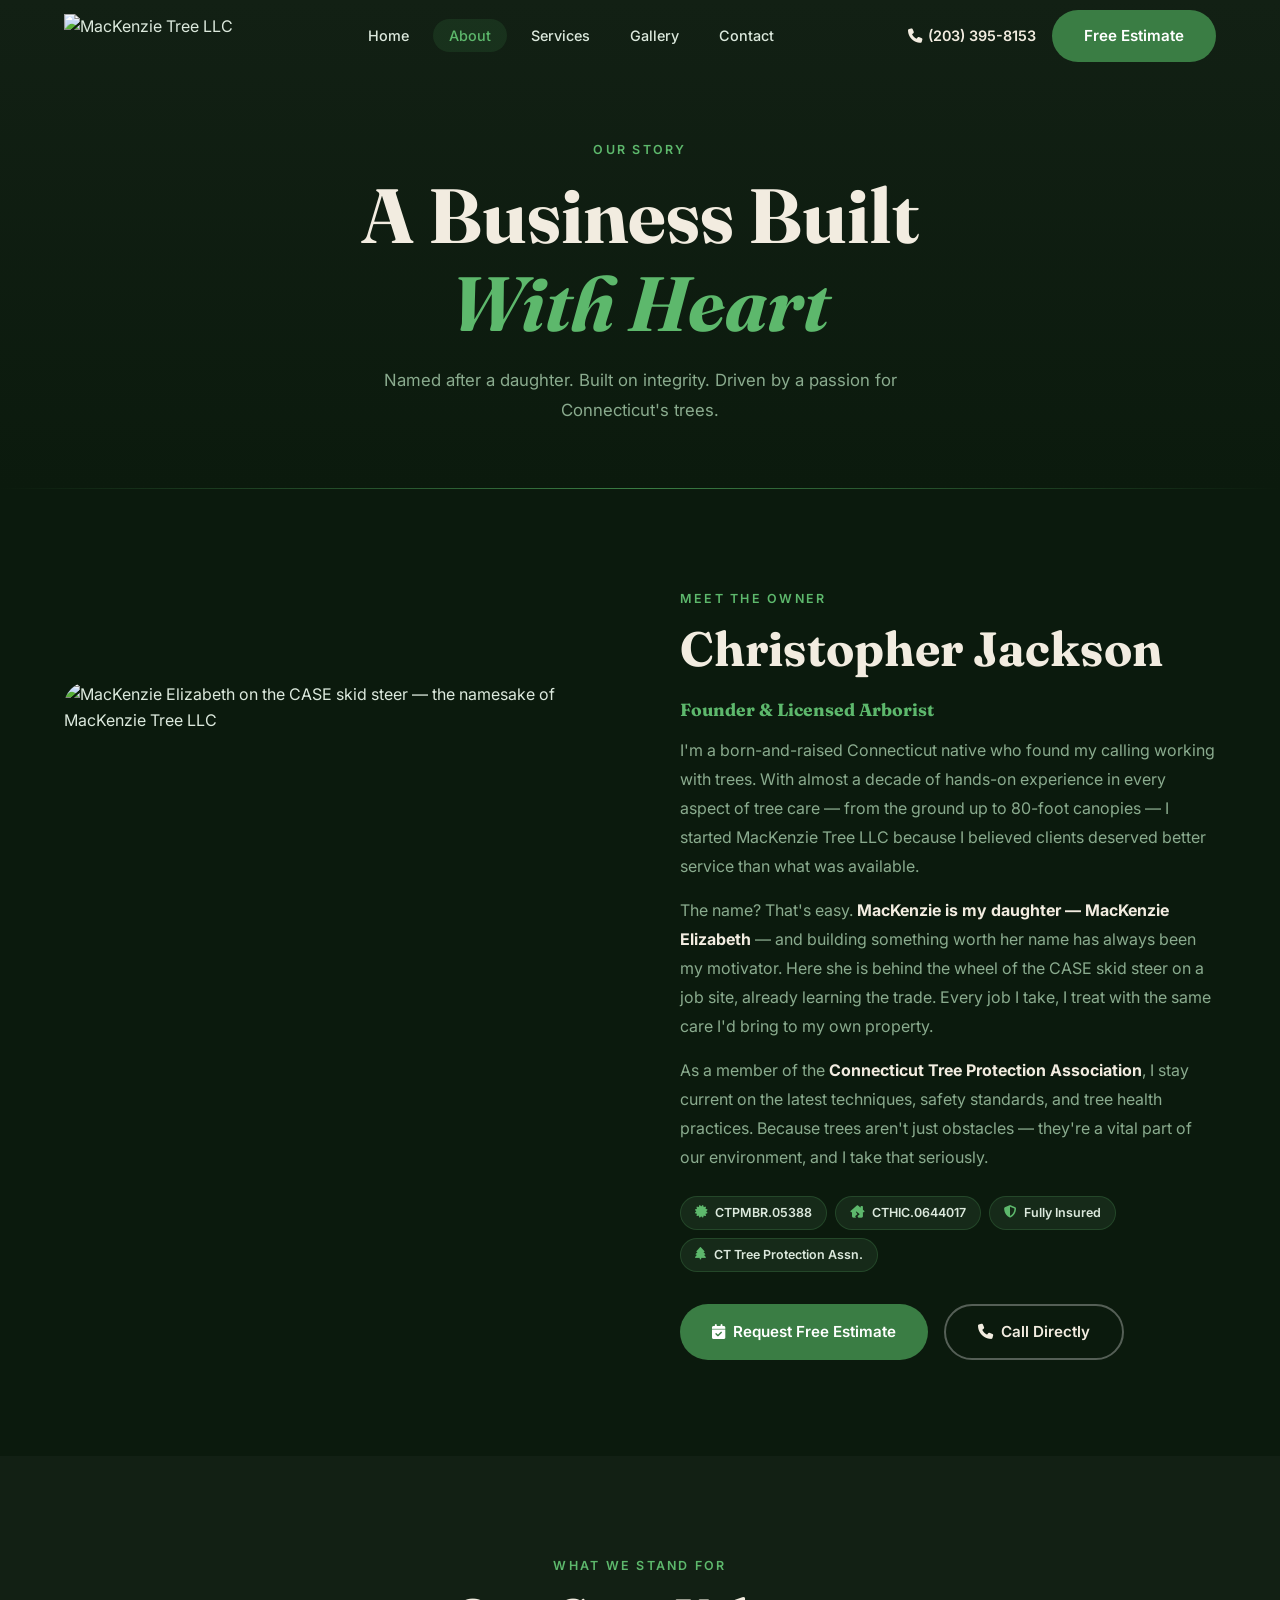
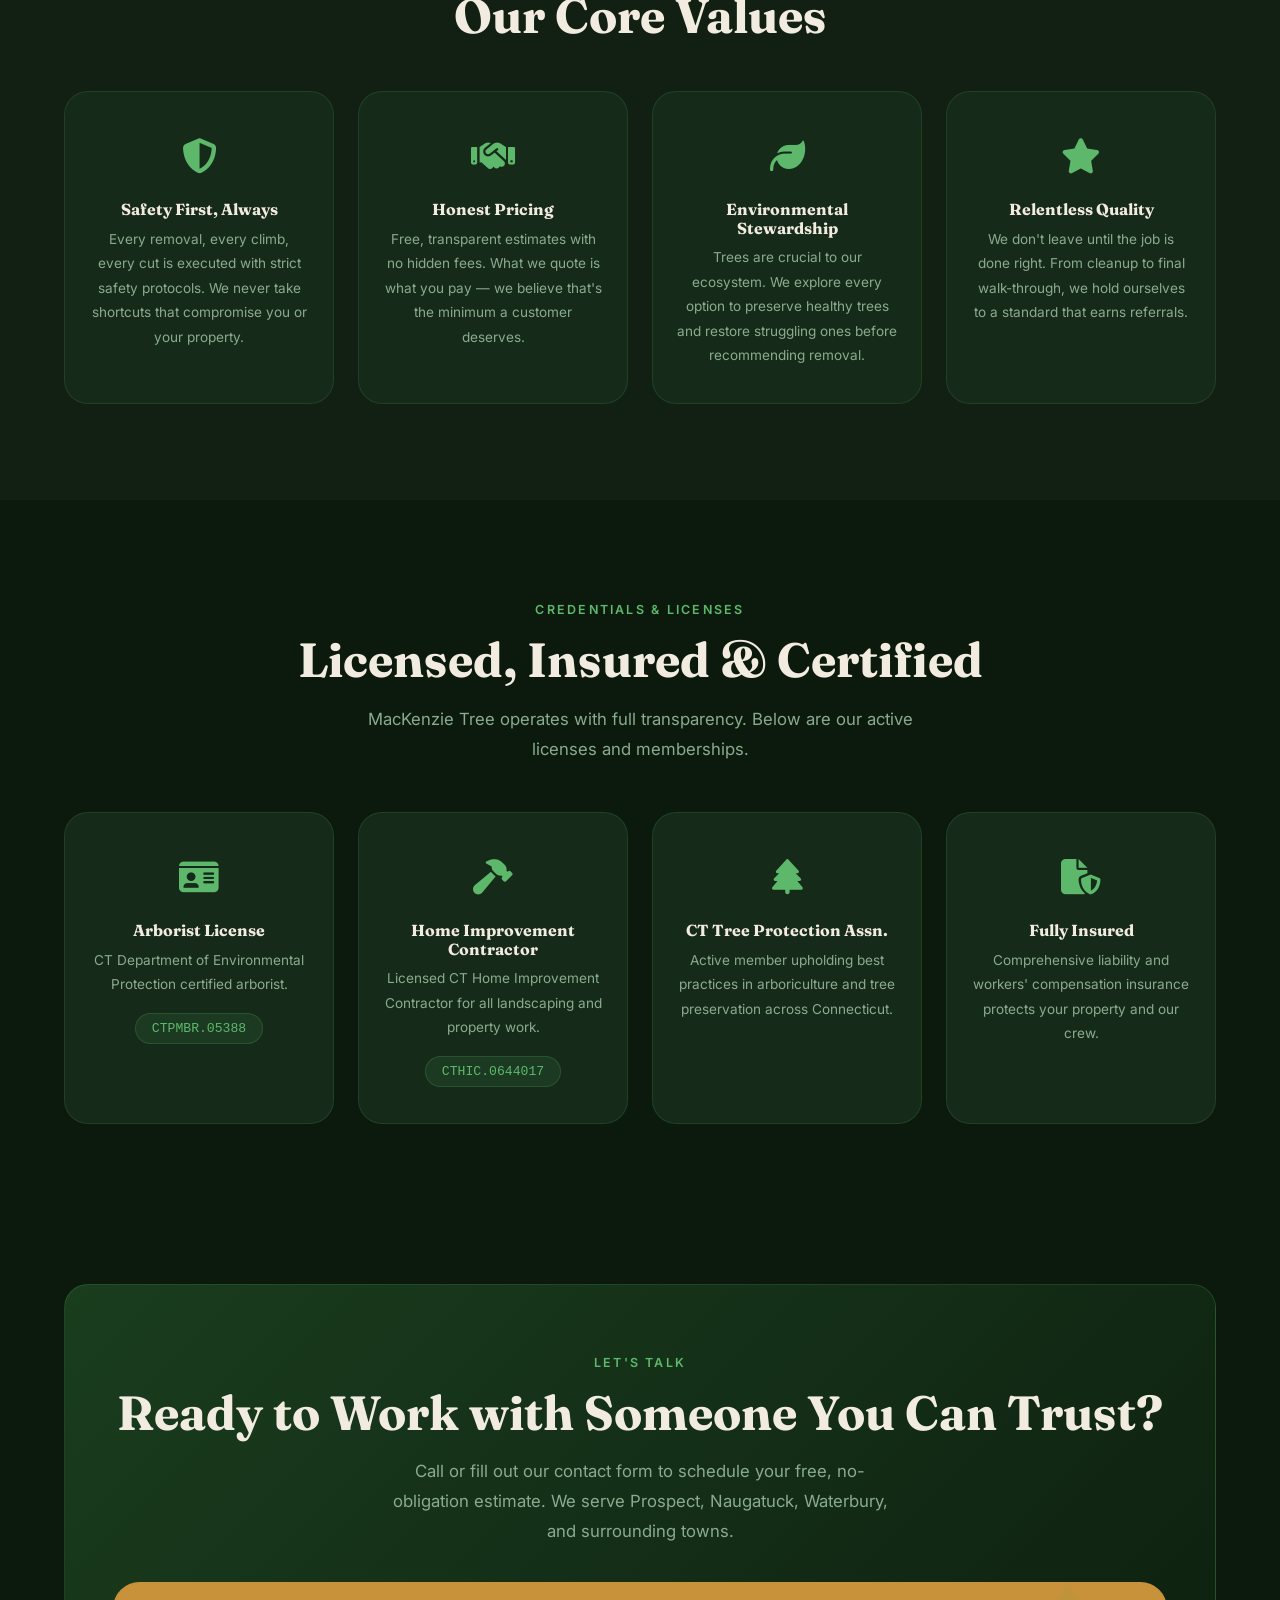
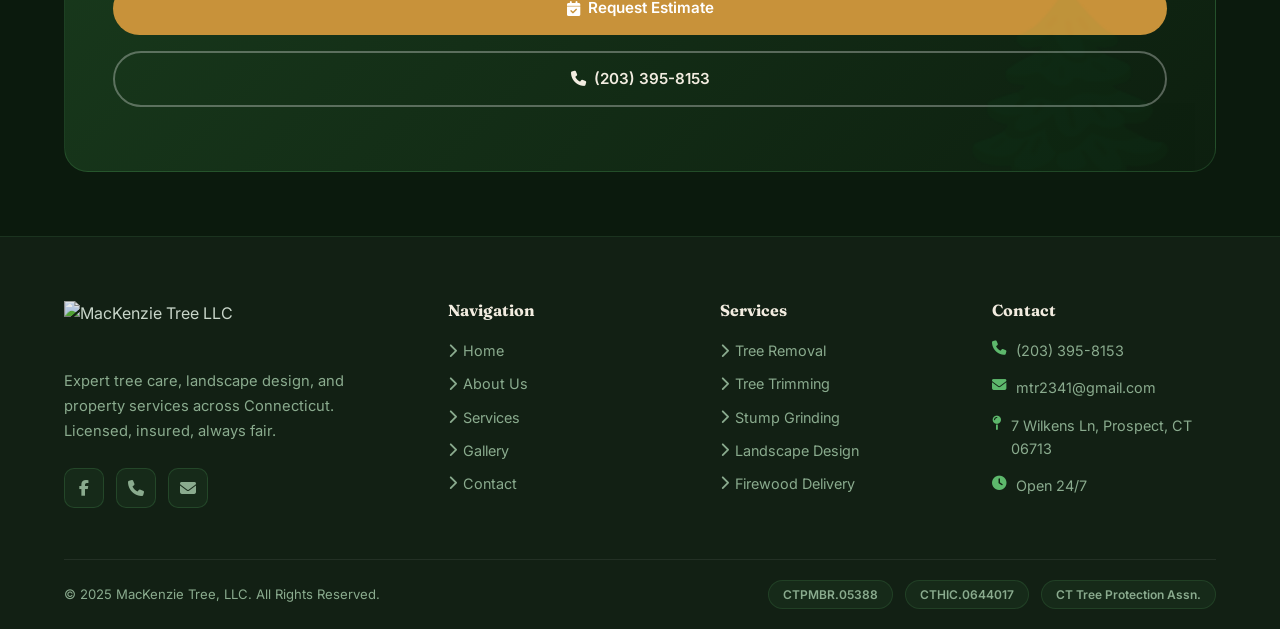
==== commit 0abbe26d: "feat: add Services page with real pricing - New services.html page with 5 core services + 2 delivery" ====
--- a/about.html
+++ b/about.html
@@ -231,7 +231,7 @@
                     <p>Expert tree care, landscape design, and property services across Connecticut. Licensed, insured,
                         always fair.</p>
                     <div class="footer-socials">
-                        <a href="https://www.facebook.com/mackenzietreellc" target="_blank" rel="noopener"
+                        <a href="https://www.facebook.com/mackenzietree" target="_blank" rel="noopener"
                             class="social-icon" aria-label="Facebook">
                             <i class="fa-brands fa-facebook-f"></i>
                         </a>
--- a/css/style.css
+++ b/css/style.css
@@ -232,6 +232,15 @@
   gap: 12px;
 }
 
+/* Real logo image (transparent PNG) in nav */
+.nav-logo-img {
+  height: 44px;
+  width: auto;
+  display: block;
+  object-fit: contain;
+  /* The PNG has transparent bg so it sits cleanly on the dark nav */
+}
+
 .nav-logo-icon {
   width: 42px;
   height: 42px;
@@ -871,6 +880,19 @@
   max-width: 280px;
 }
 
+/* Real logo in footer */
+.footer-logo-wrap {
+  display: block;
+  margin-bottom: 4px;
+}
+
+.footer-logo-img {
+  height: 52px;
+  width: auto;
+  object-fit: contain;
+  opacity: 0.9;
+}
+
 .footer-socials {
   display: flex;
   gap: 12px;
@@ -1129,12 +1151,15 @@
 .gallery-overlay {
   position: absolute;
   inset: 0;
-  background: rgba(11, 26, 13, 0.6);
-  display: flex;
+  background: rgba(11, 26, 13, 0.72);
+  display: flex;
+  flex-direction: column;
   align-items: center;
   justify-content: center;
+  gap: 12px;
   opacity: 0;
   transition: var(--transition);
+  padding: 20px;
 }
 
 .gallery-item:hover .gallery-overlay {
@@ -1144,6 +1169,21 @@
 .gallery-overlay i {
   font-size: 2rem;
   color: var(--white);
+}
+
+.gallery-caption {
+  font-size: 0.88rem;
+  font-weight: 600;
+  color: var(--cream);
+  text-align: center;
+  line-height: 1.4;
+  text-shadow: 0 1px 4px rgba(0,0,0,0.6);
+  transform: translateY(6px);
+  transition: transform var(--transition);
+}
+
+.gallery-item:hover .gallery-caption {
+  transform: translateY(0);
 }
 
 .gallery-cat {
@@ -1605,6 +1645,423 @@
     gap: 12px;
     align-items: flex-start;
   }
+}
+
+/* ============================================================
+   Services Page
+   ============================================================ */
+
+/* ── Core Services Grid ─────────────────────────────────── */
+.srv-grid {
+  display: grid;
+  grid-template-columns: repeat(auto-fit, minmax(340px, 1fr));
+  gap: 28px;
+  margin-top: 64px;
+}
+
+.srv-card {
+  background: var(--dark-card);
+  border: 1px solid rgba(93, 184, 108, 0.12);
+  border-radius: var(--radius-lg);
+  padding: 36px 32px;
+  display: flex;
+  flex-direction: column;
+  gap: 0;
+  transition: var(--transition);
+  position: relative;
+  overflow: hidden;
+}
+
+.srv-card::before {
+  content: '';
+  position: absolute;
+  top: 0; left: 0; right: 0;
+  height: 3px;
+  background: linear-gradient(90deg, var(--green), var(--green-light));
+  transform: scaleX(0);
+  transform-origin: left;
+  transition: var(--transition);
+}
+
+.srv-card:hover {
+  transform: translateY(-6px);
+  border-color: rgba(93, 184, 108, 0.35);
+  box-shadow: 0 20px 56px rgba(0, 0, 0, 0.45);
+}
+
+.srv-card:hover::before {
+  transform: scaleX(1);
+}
+
+.srv-card-top {
+  display: flex;
+  align-items: center;
+  justify-content: space-between;
+  margin-bottom: 24px;
+}
+
+.srv-icon-wrap {
+  width: 60px;
+  height: 60px;
+  background: var(--green-glow);
+  border-radius: var(--radius);
+  display: flex;
+  align-items: center;
+  justify-content: center;
+  font-size: 1.6rem;
+  color: var(--green-light);
+  transition: var(--transition);
+}
+
+.srv-card:hover .srv-icon-wrap {
+  background: var(--green);
+  color: var(--white);
+}
+
+.srv-badge {
+  background: rgba(93, 184, 108, 0.15);
+  border: 1px solid rgba(93, 184, 108, 0.3);
+  border-radius: 50px;
+  padding: 4px 14px;
+  font-size: 0.72rem;
+  font-weight: 700;
+  letter-spacing: 0.1em;
+  text-transform: uppercase;
+  color: var(--green-light);
+}
+
+.srv-badge-gold {
+  background: rgba(200, 146, 58, 0.12);
+  border-color: rgba(200, 146, 58, 0.3);
+  color: var(--gold);
+}
+
+.srv-card h3 {
+  font-size: 1.35rem;
+  margin-bottom: 12px;
+}
+
+.srv-card > p {
+  font-size: 0.95rem;
+  line-height: 1.75;
+  margin-bottom: 24px;
+}
+
+.srv-features {
+  list-style: none;
+  display: flex;
+  flex-direction: column;
+  gap: 8px;
+  margin-bottom: 28px;
+}
+
+.srv-features li {
+  display: flex;
+  align-items: center;
+  gap: 10px;
+  font-size: 0.9rem;
+  color: var(--text-light);
+}
+
+.srv-features li i {
+  color: var(--green-light);
+  font-size: 0.75rem;
+  flex-shrink: 0;
+}
+
+.srv-pricing {
+  background: rgba(11, 26, 13, 0.6);
+  border: 1px solid rgba(93, 184, 108, 0.15);
+  border-radius: var(--radius);
+  padding: 16px 20px;
+  margin-bottom: 24px;
+}
+
+.srv-price-label {
+  display: block;
+  font-size: 0.7rem;
+  font-weight: 600;
+  letter-spacing: 0.15em;
+  text-transform: uppercase;
+  color: var(--text-muted);
+  margin-bottom: 4px;
+}
+
+.srv-price {
+  display: block;
+  font-family: 'Fraunces', serif;
+  font-size: 1.5rem;
+  font-weight: 700;
+  color: var(--cream);
+}
+
+.srv-price-note {
+  display: block;
+  font-size: 0.78rem;
+  color: var(--text-muted);
+  margin-top: 4px;
+}
+
+.srv-cta {
+  width: 100%;
+  justify-content: center;
+  margin-top: auto;
+}
+
+/* ── Delivery Cards ─────────────────────────────────────── */
+.delivery-grid {
+  display: flex;
+  flex-direction: column;
+  gap: 28px;
+  margin-top: 64px;
+}
+
+.delivery-card {
+  background: var(--dark-card);
+  border: 1px solid rgba(200, 146, 58, 0.18);
+  border-radius: var(--radius-lg);
+  overflow: hidden;
+  transition: var(--transition);
+  position: relative;
+}
+
+.delivery-card::before {
+  content: '';
+  position: absolute;
+  top: 0; left: 0; right: 0;
+  height: 3px;
+  background: linear-gradient(90deg, var(--gold), #e8a84d);
+}
+
+.delivery-card:hover {
+  border-color: rgba(200, 146, 58, 0.4);
+  box-shadow: 0 20px 56px rgba(0, 0, 0, 0.4);
+  transform: translateY(-4px);
+}
+
+.delivery-card-inner {
+  display: grid;
+  grid-template-columns: 80px 1fr auto;
+  gap: 36px;
+  align-items: center;
+  padding: 40px;
+}
+
+.delivery-icon {
+  width: 72px;
+  height: 72px;
+  background: rgba(200, 146, 58, 0.12);
+  border: 1px solid rgba(200, 146, 58, 0.25);
+  border-radius: var(--radius);
+  display: flex;
+  align-items: center;
+  justify-content: center;
+  font-size: 1.8rem;
+  color: var(--gold);
+  flex-shrink: 0;
+}
+
+.delivery-content h3 {
+  margin-bottom: 10px;
+}
+
+.delivery-content > p {
+  font-size: 0.95rem;
+  line-height: 1.75;
+  margin-bottom: 20px;
+}
+
+.delivery-specs {
+  display: flex;
+  flex-direction: column;
+  gap: 8px;
+}
+
+.spec-item {
+  display: flex;
+  align-items: flex-start;
+  gap: 10px;
+  font-size: 0.88rem;
+  color: var(--text-muted);
+}
+
+.spec-item i {
+  color: var(--gold);
+  font-size: 0.8rem;
+  margin-top: 3px;
+  flex-shrink: 0;
+}
+
+.spec-item strong {
+  color: var(--text-light);
+}
+
+.delivery-price-box {
+  text-align: center;
+  padding: 28px 32px;
+  background: rgba(200, 146, 58, 0.06);
+  border-left: 1px solid rgba(200, 146, 58, 0.15);
+  border-radius: 0 var(--radius-lg) var(--radius-lg) 0;
+  min-width: 200px;
+  display: flex;
+  flex-direction: column;
+  align-items: center;
+  gap: 8px;
+  margin: -40px -40px -40px 0;
+}
+
+.delivery-price {
+  font-family: 'Fraunces', serif;
+  font-size: 3.2rem;
+  font-weight: 700;
+  color: var(--gold);
+  line-height: 1;
+}
+
+.delivery-price-unit {
+  font-size: 0.8rem;
+  font-weight: 600;
+  text-transform: uppercase;
+  letter-spacing: 0.1em;
+  color: var(--text-muted);
+  margin-bottom: 8px;
+}
+
+.delivery-price-note {
+  font-size: 0.75rem;
+  color: var(--text-muted);
+  line-height: 1.4;
+  margin-bottom: 16px;
+  max-width: 160px;
+}
+
+/* ── Service Area ───────────────────────────────────────── */
+.srv-area {
+  display: grid;
+  grid-template-columns: 1fr 380px;
+  gap: 80px;
+  align-items: center;
+  padding: 48px 0;
+}
+
+.srv-area-text h2 {
+  margin-bottom: 16px;
+}
+
+.srv-area-text > p {
+  margin-bottom: 32px;
+}
+
+.srv-towns {
+  display: flex;
+  flex-wrap: wrap;
+  gap: 10px;
+}
+
+.town-chip {
+  background: var(--dark-card);
+  border: 1px solid rgba(93, 184, 108, 0.2);
+  border-radius: 50px;
+  padding: 6px 16px;
+  font-size: 0.82rem;
+  font-weight: 600;
+  color: var(--text-light);
+}
+
+.srv-area-creds {
+  background: var(--dark-card);
+  border: 1px solid rgba(93, 184, 108, 0.15);
+  border-radius: var(--radius-lg);
+  padding: 32px;
+  display: flex;
+  flex-direction: column;
+  gap: 24px;
+}
+
+.cred-row {
+  display: flex;
+  align-items: flex-start;
+  gap: 16px;
+}
+
+.cred-row > i {
+  font-size: 1.2rem;
+  color: var(--green-light);
+  margin-top: 2px;
+  flex-shrink: 0;
+  width: 20px;
+  text-align: center;
+}
+
+.cred-row > div {
+  display: flex;
+  flex-direction: column;
+  gap: 2px;
+}
+
+.cred-row strong {
+  font-size: 0.95rem;
+  color: var(--cream);
+  font-weight: 600;
+}
+
+.cred-row span {
+  font-size: 0.82rem;
+  color: var(--text-muted);
+}
+
+/* ── Services Page Responsive ───────────────────────────── */
+@media (max-width: 900px) {
+  .delivery-card-inner {
+    grid-template-columns: 60px 1fr;
+    gap: 20px;
+  }
+
+  .delivery-price-box {
+    grid-column: 1 / -1;
+    margin: 0 -40px -40px;
+    border-left: none;
+    border-top: 1px solid rgba(200, 146, 58, 0.15);
+    border-radius: 0 0 var(--radius-lg) var(--radius-lg);
+    flex-direction: row;
+    flex-wrap: wrap;
+    justify-content: center;
+    padding: 24px 32px;
+    gap: 16px;
+  }
+
+  .delivery-price-note {
+    max-width: 100%;
+    text-align: center;
+    margin: 0;
+    flex-basis: 100%;
+  }
+
+  .srv-area {
+    grid-template-columns: 1fr;
+    gap: 40px;
+  }
+}
+
+@media (max-width: 600px) {
+  .srv-grid {
+    grid-template-columns: 1fr;
+  }
+
+  .delivery-card-inner {
+    grid-template-columns: 1fr;
+    padding: 28px 20px;
+  }
+
+  .delivery-price-box {
+    margin: 0 -20px -28px;
+    padding: 20px;
+  }
+
+  .srv-card {
+    padding: 28px 20px;
+  }
+}
 
   .hero-stat-num {
     font-size: 2rem;
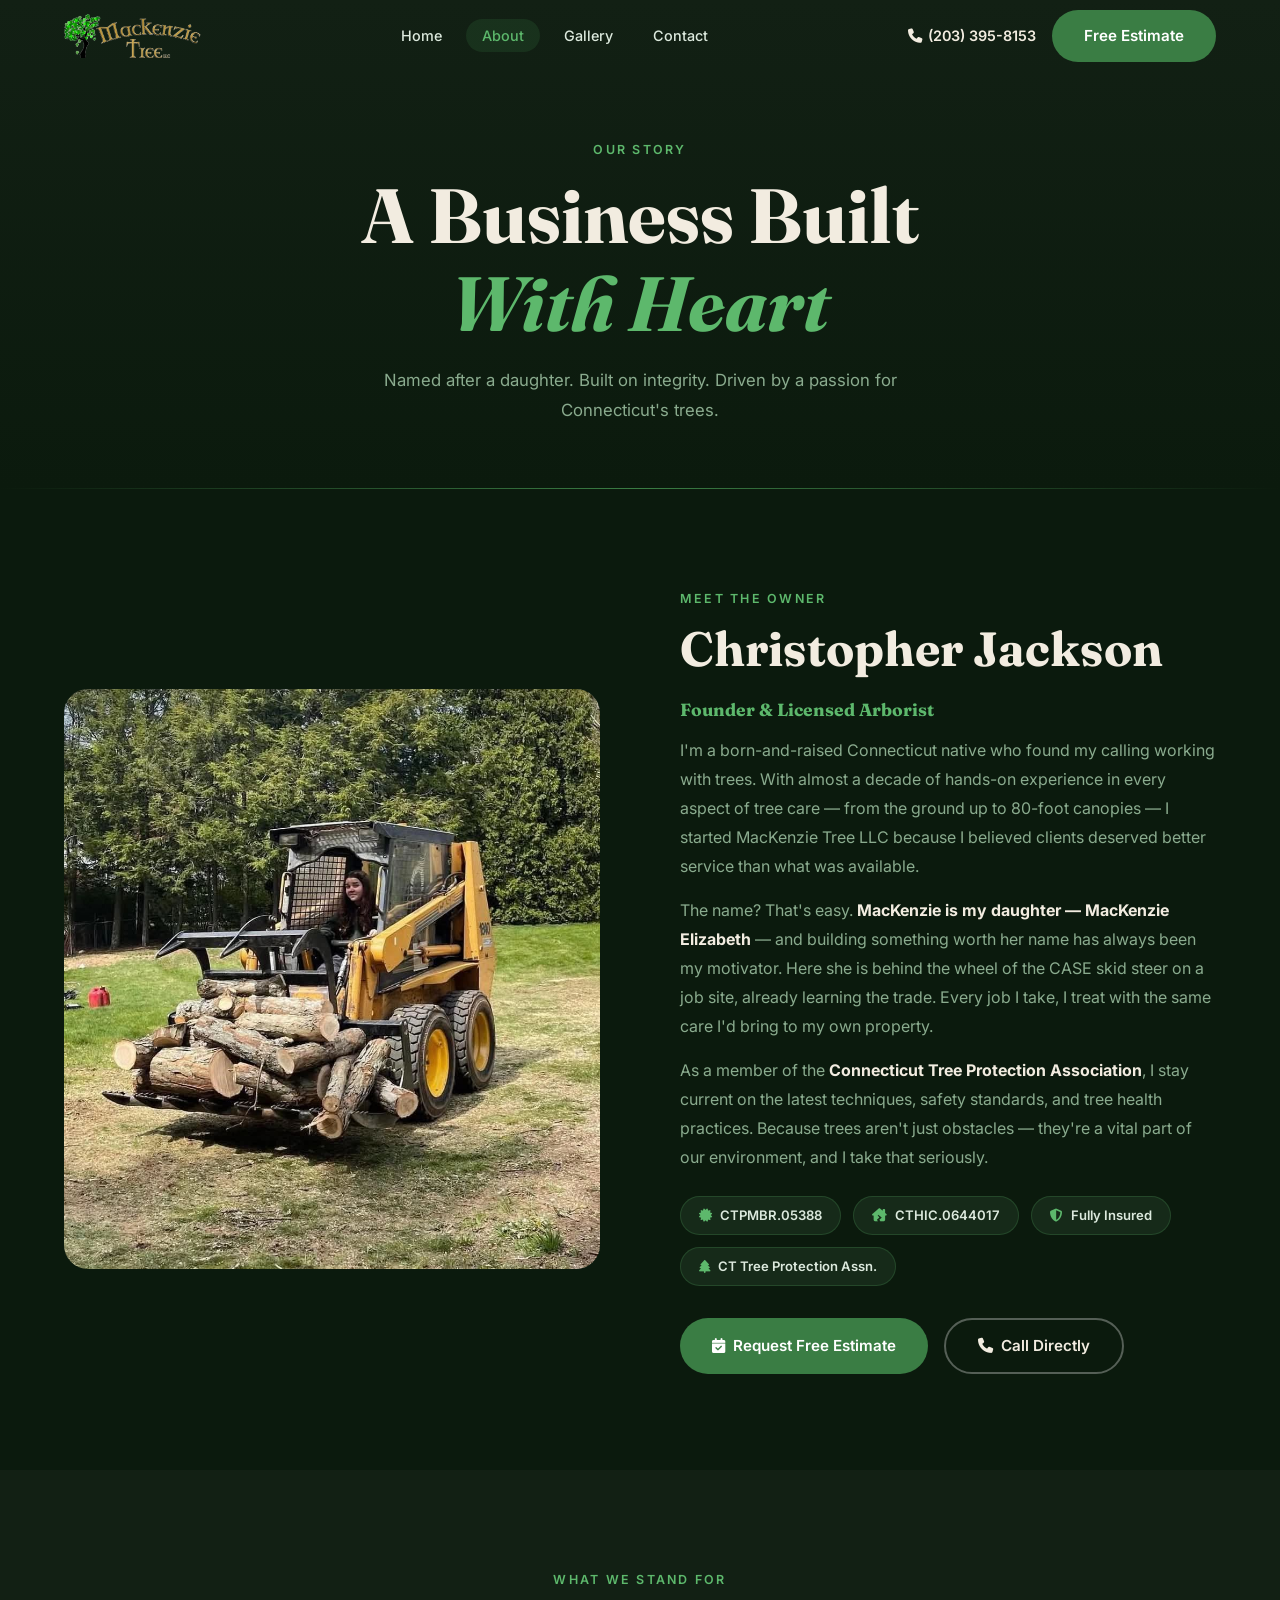
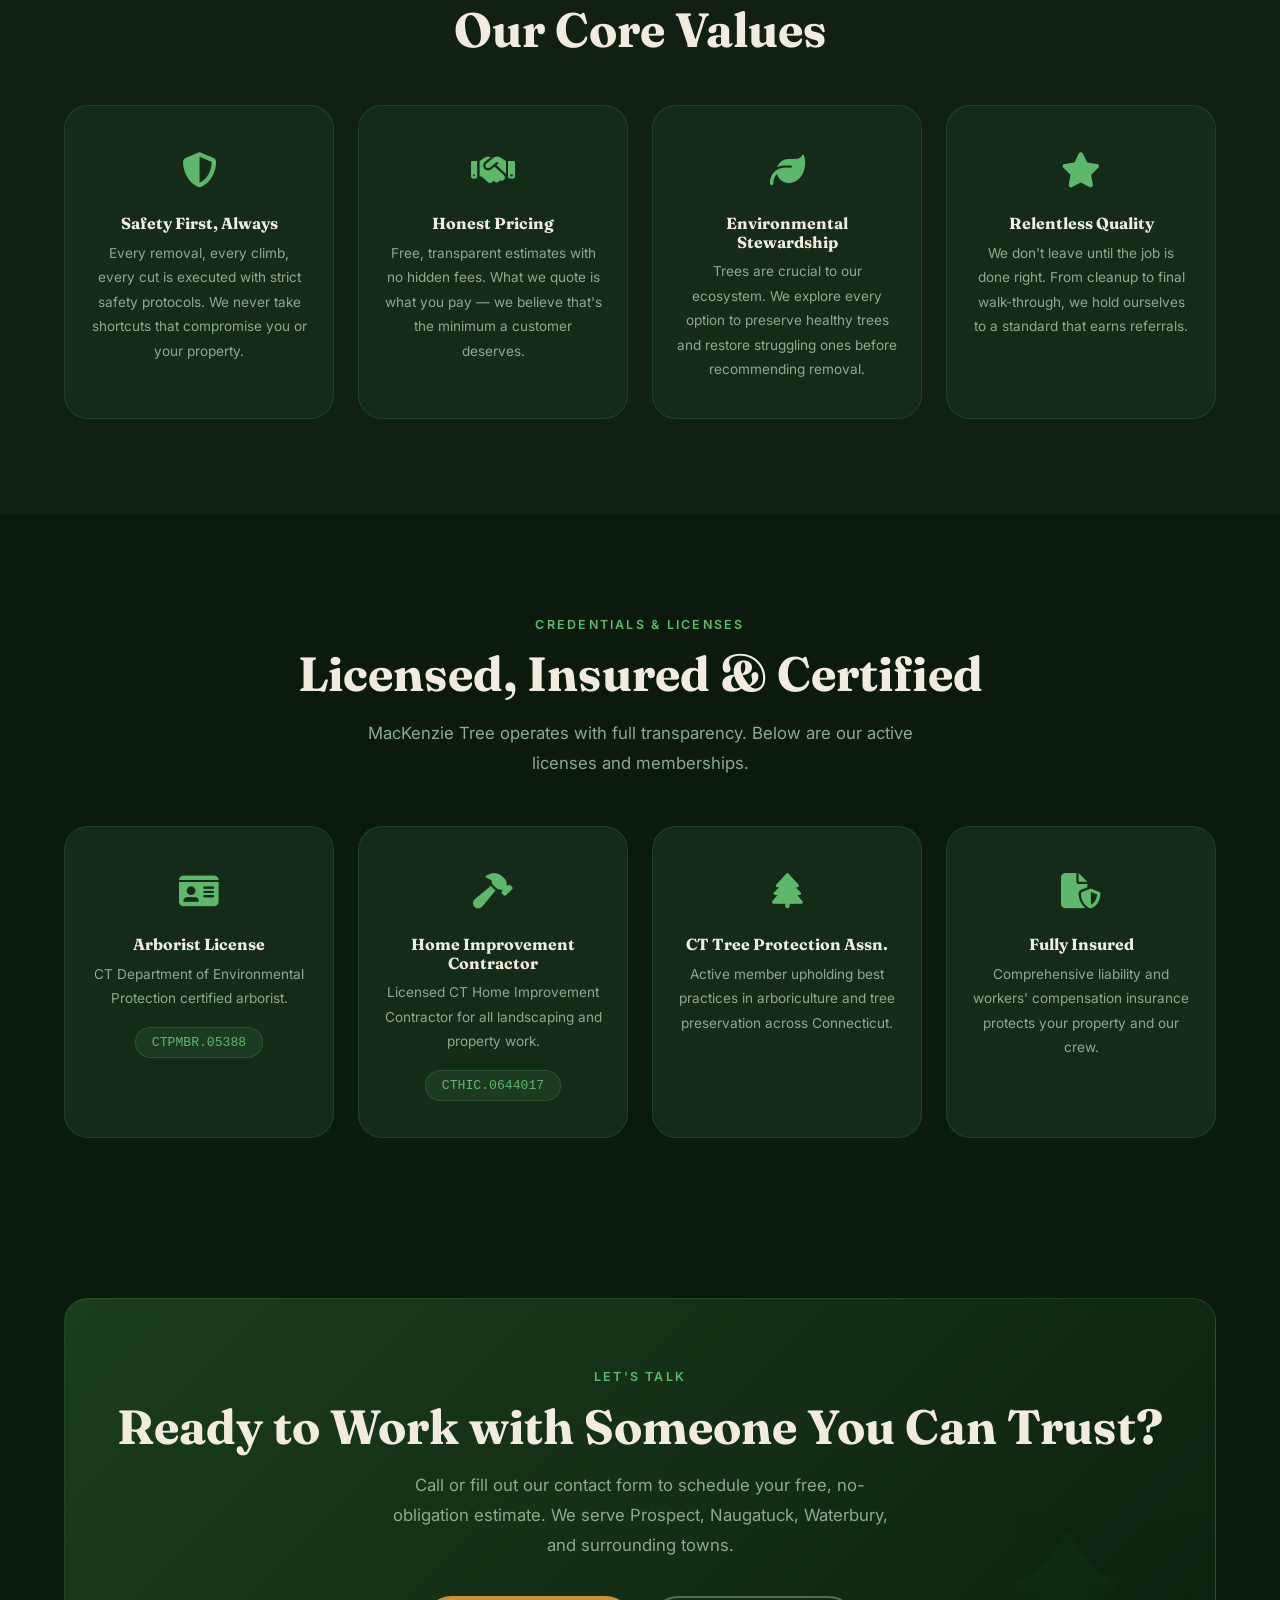
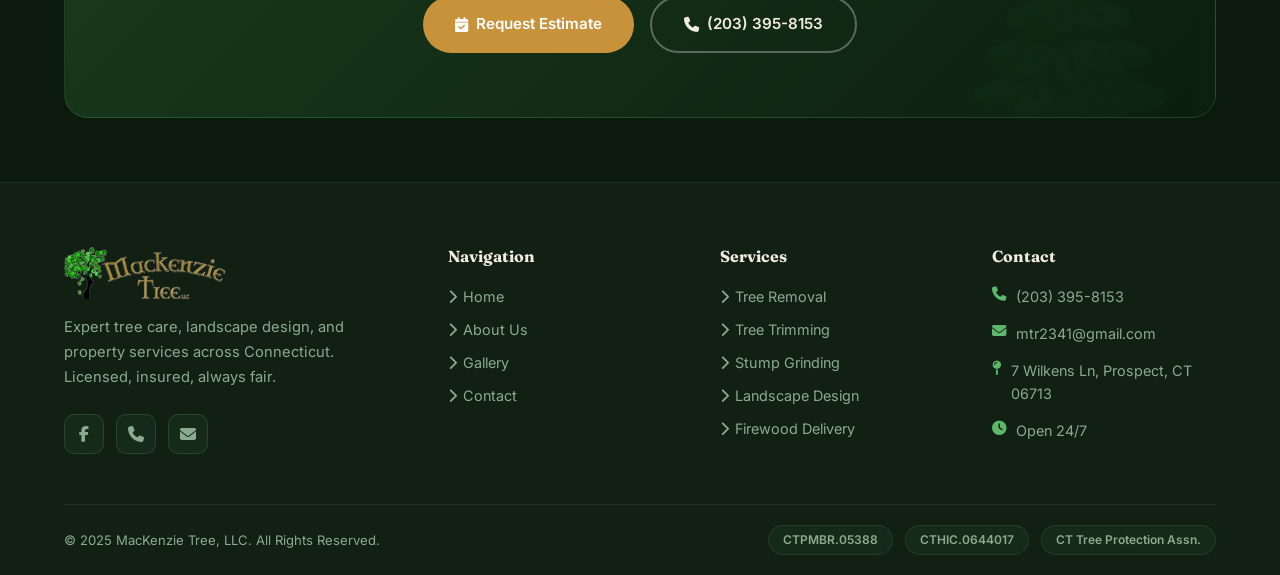
==== commit 4c21e2b9: "feat: replace AI placeholders with real photos + real logo - Add transparent MacKenzie Tree LLC logo" ====
--- a/about.html
+++ b/about.html
@@ -25,7 +25,6 @@
             <ul class="nav-links">
                 <li><a href="index.html">Home</a></li>
                 <li><a href="about.html" class="active">About</a></li>
-                <li><a href="services.html">Services</a></li>
                 <li><a href="gallery.html">Gallery</a></li>
                 <li><a href="contact.html">Contact</a></li>
             </ul>
@@ -45,7 +44,6 @@
     <div class="mobile-nav" id="mobile-nav">
         <a href="index.html" data-nav>Home</a>
         <a href="about.html" data-nav>About</a>
-        <a href="services.html" data-nav>Services</a>
         <a href="gallery.html" data-nav>Gallery</a>
         <a href="contact.html" data-nav>Contact</a>
         <div class="mobile-cta">
@@ -248,7 +246,6 @@
                     <ul class="footer-links">
                         <li><a href="index.html"><i class="fa-solid fa-chevron-right"></i> Home</a></li>
                         <li><a href="about.html"><i class="fa-solid fa-chevron-right"></i> About Us</a></li>
-                        <li><a href="services.html"><i class="fa-solid fa-chevron-right"></i> Services</a></li>
                         <li><a href="gallery.html"><i class="fa-solid fa-chevron-right"></i> Gallery</a></li>
                         <li><a href="contact.html"><i class="fa-solid fa-chevron-right"></i> Contact</a></li>
                     </ul>
--- a/css/style.css
+++ b/css/style.css
@@ -1645,423 +1645,6 @@
     gap: 12px;
     align-items: flex-start;
   }
-}
-
-/* ============================================================
-   Services Page
-   ============================================================ */
-
-/* ── Core Services Grid ─────────────────────────────────── */
-.srv-grid {
-  display: grid;
-  grid-template-columns: repeat(auto-fit, minmax(340px, 1fr));
-  gap: 28px;
-  margin-top: 64px;
-}
-
-.srv-card {
-  background: var(--dark-card);
-  border: 1px solid rgba(93, 184, 108, 0.12);
-  border-radius: var(--radius-lg);
-  padding: 36px 32px;
-  display: flex;
-  flex-direction: column;
-  gap: 0;
-  transition: var(--transition);
-  position: relative;
-  overflow: hidden;
-}
-
-.srv-card::before {
-  content: '';
-  position: absolute;
-  top: 0; left: 0; right: 0;
-  height: 3px;
-  background: linear-gradient(90deg, var(--green), var(--green-light));
-  transform: scaleX(0);
-  transform-origin: left;
-  transition: var(--transition);
-}
-
-.srv-card:hover {
-  transform: translateY(-6px);
-  border-color: rgba(93, 184, 108, 0.35);
-  box-shadow: 0 20px 56px rgba(0, 0, 0, 0.45);
-}
-
-.srv-card:hover::before {
-  transform: scaleX(1);
-}
-
-.srv-card-top {
-  display: flex;
-  align-items: center;
-  justify-content: space-between;
-  margin-bottom: 24px;
-}
-
-.srv-icon-wrap {
-  width: 60px;
-  height: 60px;
-  background: var(--green-glow);
-  border-radius: var(--radius);
-  display: flex;
-  align-items: center;
-  justify-content: center;
-  font-size: 1.6rem;
-  color: var(--green-light);
-  transition: var(--transition);
-}
-
-.srv-card:hover .srv-icon-wrap {
-  background: var(--green);
-  color: var(--white);
-}
-
-.srv-badge {
-  background: rgba(93, 184, 108, 0.15);
-  border: 1px solid rgba(93, 184, 108, 0.3);
-  border-radius: 50px;
-  padding: 4px 14px;
-  font-size: 0.72rem;
-  font-weight: 700;
-  letter-spacing: 0.1em;
-  text-transform: uppercase;
-  color: var(--green-light);
-}
-
-.srv-badge-gold {
-  background: rgba(200, 146, 58, 0.12);
-  border-color: rgba(200, 146, 58, 0.3);
-  color: var(--gold);
-}
-
-.srv-card h3 {
-  font-size: 1.35rem;
-  margin-bottom: 12px;
-}
-
-.srv-card > p {
-  font-size: 0.95rem;
-  line-height: 1.75;
-  margin-bottom: 24px;
-}
-
-.srv-features {
-  list-style: none;
-  display: flex;
-  flex-direction: column;
-  gap: 8px;
-  margin-bottom: 28px;
-}
-
-.srv-features li {
-  display: flex;
-  align-items: center;
-  gap: 10px;
-  font-size: 0.9rem;
-  color: var(--text-light);
-}
-
-.srv-features li i {
-  color: var(--green-light);
-  font-size: 0.75rem;
-  flex-shrink: 0;
-}
-
-.srv-pricing {
-  background: rgba(11, 26, 13, 0.6);
-  border: 1px solid rgba(93, 184, 108, 0.15);
-  border-radius: var(--radius);
-  padding: 16px 20px;
-  margin-bottom: 24px;
-}
-
-.srv-price-label {
-  display: block;
-  font-size: 0.7rem;
-  font-weight: 600;
-  letter-spacing: 0.15em;
-  text-transform: uppercase;
-  color: var(--text-muted);
-  margin-bottom: 4px;
-}
-
-.srv-price {
-  display: block;
-  font-family: 'Fraunces', serif;
-  font-size: 1.5rem;
-  font-weight: 700;
-  color: var(--cream);
-}
-
-.srv-price-note {
-  display: block;
-  font-size: 0.78rem;
-  color: var(--text-muted);
-  margin-top: 4px;
-}
-
-.srv-cta {
-  width: 100%;
-  justify-content: center;
-  margin-top: auto;
-}
-
-/* ── Delivery Cards ─────────────────────────────────────── */
-.delivery-grid {
-  display: flex;
-  flex-direction: column;
-  gap: 28px;
-  margin-top: 64px;
-}
-
-.delivery-card {
-  background: var(--dark-card);
-  border: 1px solid rgba(200, 146, 58, 0.18);
-  border-radius: var(--radius-lg);
-  overflow: hidden;
-  transition: var(--transition);
-  position: relative;
-}
-
-.delivery-card::before {
-  content: '';
-  position: absolute;
-  top: 0; left: 0; right: 0;
-  height: 3px;
-  background: linear-gradient(90deg, var(--gold), #e8a84d);
-}
-
-.delivery-card:hover {
-  border-color: rgba(200, 146, 58, 0.4);
-  box-shadow: 0 20px 56px rgba(0, 0, 0, 0.4);
-  transform: translateY(-4px);
-}
-
-.delivery-card-inner {
-  display: grid;
-  grid-template-columns: 80px 1fr auto;
-  gap: 36px;
-  align-items: center;
-  padding: 40px;
-}
-
-.delivery-icon {
-  width: 72px;
-  height: 72px;
-  background: rgba(200, 146, 58, 0.12);
-  border: 1px solid rgba(200, 146, 58, 0.25);
-  border-radius: var(--radius);
-  display: flex;
-  align-items: center;
-  justify-content: center;
-  font-size: 1.8rem;
-  color: var(--gold);
-  flex-shrink: 0;
-}
-
-.delivery-content h3 {
-  margin-bottom: 10px;
-}
-
-.delivery-content > p {
-  font-size: 0.95rem;
-  line-height: 1.75;
-  margin-bottom: 20px;
-}
-
-.delivery-specs {
-  display: flex;
-  flex-direction: column;
-  gap: 8px;
-}
-
-.spec-item {
-  display: flex;
-  align-items: flex-start;
-  gap: 10px;
-  font-size: 0.88rem;
-  color: var(--text-muted);
-}
-
-.spec-item i {
-  color: var(--gold);
-  font-size: 0.8rem;
-  margin-top: 3px;
-  flex-shrink: 0;
-}
-
-.spec-item strong {
-  color: var(--text-light);
-}
-
-.delivery-price-box {
-  text-align: center;
-  padding: 28px 32px;
-  background: rgba(200, 146, 58, 0.06);
-  border-left: 1px solid rgba(200, 146, 58, 0.15);
-  border-radius: 0 var(--radius-lg) var(--radius-lg) 0;
-  min-width: 200px;
-  display: flex;
-  flex-direction: column;
-  align-items: center;
-  gap: 8px;
-  margin: -40px -40px -40px 0;
-}
-
-.delivery-price {
-  font-family: 'Fraunces', serif;
-  font-size: 3.2rem;
-  font-weight: 700;
-  color: var(--gold);
-  line-height: 1;
-}
-
-.delivery-price-unit {
-  font-size: 0.8rem;
-  font-weight: 600;
-  text-transform: uppercase;
-  letter-spacing: 0.1em;
-  color: var(--text-muted);
-  margin-bottom: 8px;
-}
-
-.delivery-price-note {
-  font-size: 0.75rem;
-  color: var(--text-muted);
-  line-height: 1.4;
-  margin-bottom: 16px;
-  max-width: 160px;
-}
-
-/* ── Service Area ───────────────────────────────────────── */
-.srv-area {
-  display: grid;
-  grid-template-columns: 1fr 380px;
-  gap: 80px;
-  align-items: center;
-  padding: 48px 0;
-}
-
-.srv-area-text h2 {
-  margin-bottom: 16px;
-}
-
-.srv-area-text > p {
-  margin-bottom: 32px;
-}
-
-.srv-towns {
-  display: flex;
-  flex-wrap: wrap;
-  gap: 10px;
-}
-
-.town-chip {
-  background: var(--dark-card);
-  border: 1px solid rgba(93, 184, 108, 0.2);
-  border-radius: 50px;
-  padding: 6px 16px;
-  font-size: 0.82rem;
-  font-weight: 600;
-  color: var(--text-light);
-}
-
-.srv-area-creds {
-  background: var(--dark-card);
-  border: 1px solid rgba(93, 184, 108, 0.15);
-  border-radius: var(--radius-lg);
-  padding: 32px;
-  display: flex;
-  flex-direction: column;
-  gap: 24px;
-}
-
-.cred-row {
-  display: flex;
-  align-items: flex-start;
-  gap: 16px;
-}
-
-.cred-row > i {
-  font-size: 1.2rem;
-  color: var(--green-light);
-  margin-top: 2px;
-  flex-shrink: 0;
-  width: 20px;
-  text-align: center;
-}
-
-.cred-row > div {
-  display: flex;
-  flex-direction: column;
-  gap: 2px;
-}
-
-.cred-row strong {
-  font-size: 0.95rem;
-  color: var(--cream);
-  font-weight: 600;
-}
-
-.cred-row span {
-  font-size: 0.82rem;
-  color: var(--text-muted);
-}
-
-/* ── Services Page Responsive ───────────────────────────── */
-@media (max-width: 900px) {
-  .delivery-card-inner {
-    grid-template-columns: 60px 1fr;
-    gap: 20px;
-  }
-
-  .delivery-price-box {
-    grid-column: 1 / -1;
-    margin: 0 -40px -40px;
-    border-left: none;
-    border-top: 1px solid rgba(200, 146, 58, 0.15);
-    border-radius: 0 0 var(--radius-lg) var(--radius-lg);
-    flex-direction: row;
-    flex-wrap: wrap;
-    justify-content: center;
-    padding: 24px 32px;
-    gap: 16px;
-  }
-
-  .delivery-price-note {
-    max-width: 100%;
-    text-align: center;
-    margin: 0;
-    flex-basis: 100%;
-  }
-
-  .srv-area {
-    grid-template-columns: 1fr;
-    gap: 40px;
-  }
-}
-
-@media (max-width: 600px) {
-  .srv-grid {
-    grid-template-columns: 1fr;
-  }
-
-  .delivery-card-inner {
-    grid-template-columns: 1fr;
-    padding: 28px 20px;
-  }
-
-  .delivery-price-box {
-    margin: 0 -20px -28px;
-    padding: 20px;
-  }
-
-  .srv-card {
-    padding: 28px 20px;
-  }
-}
 
   .hero-stat-num {
     font-size: 2rem;
